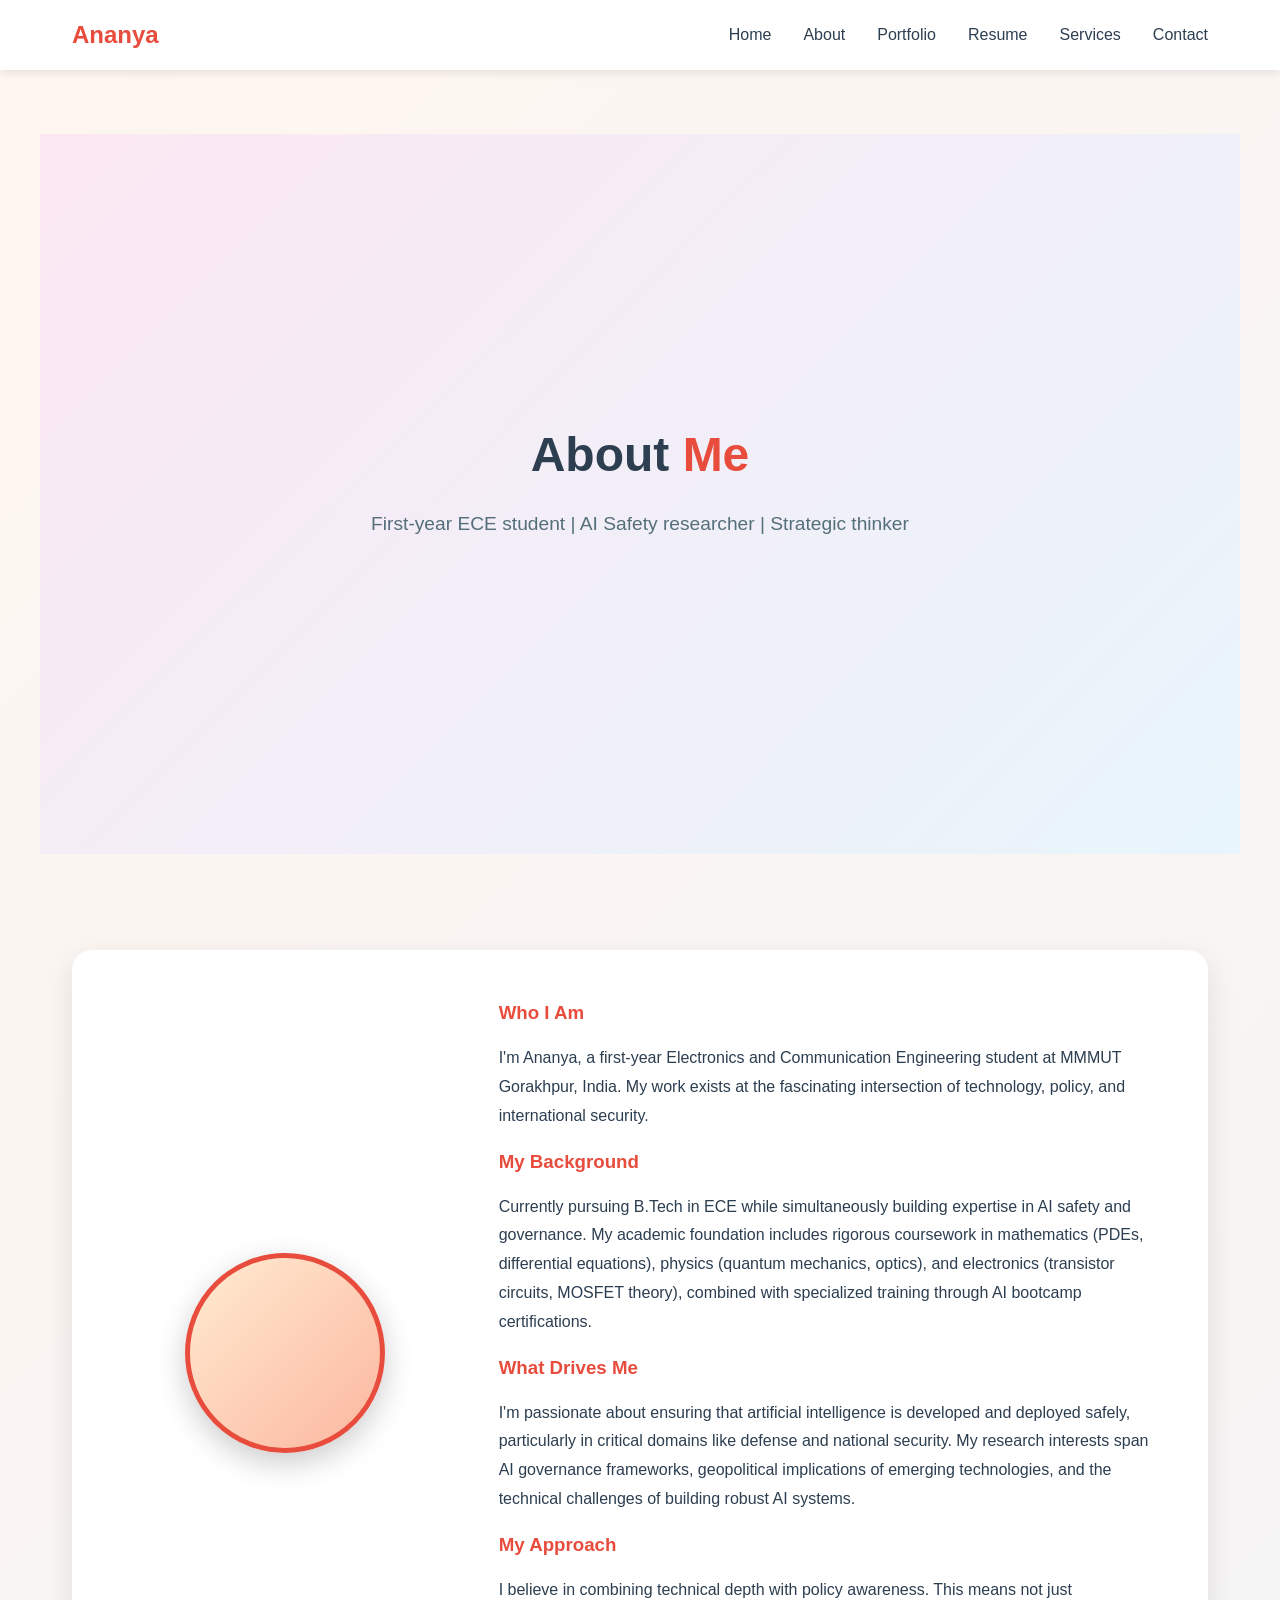
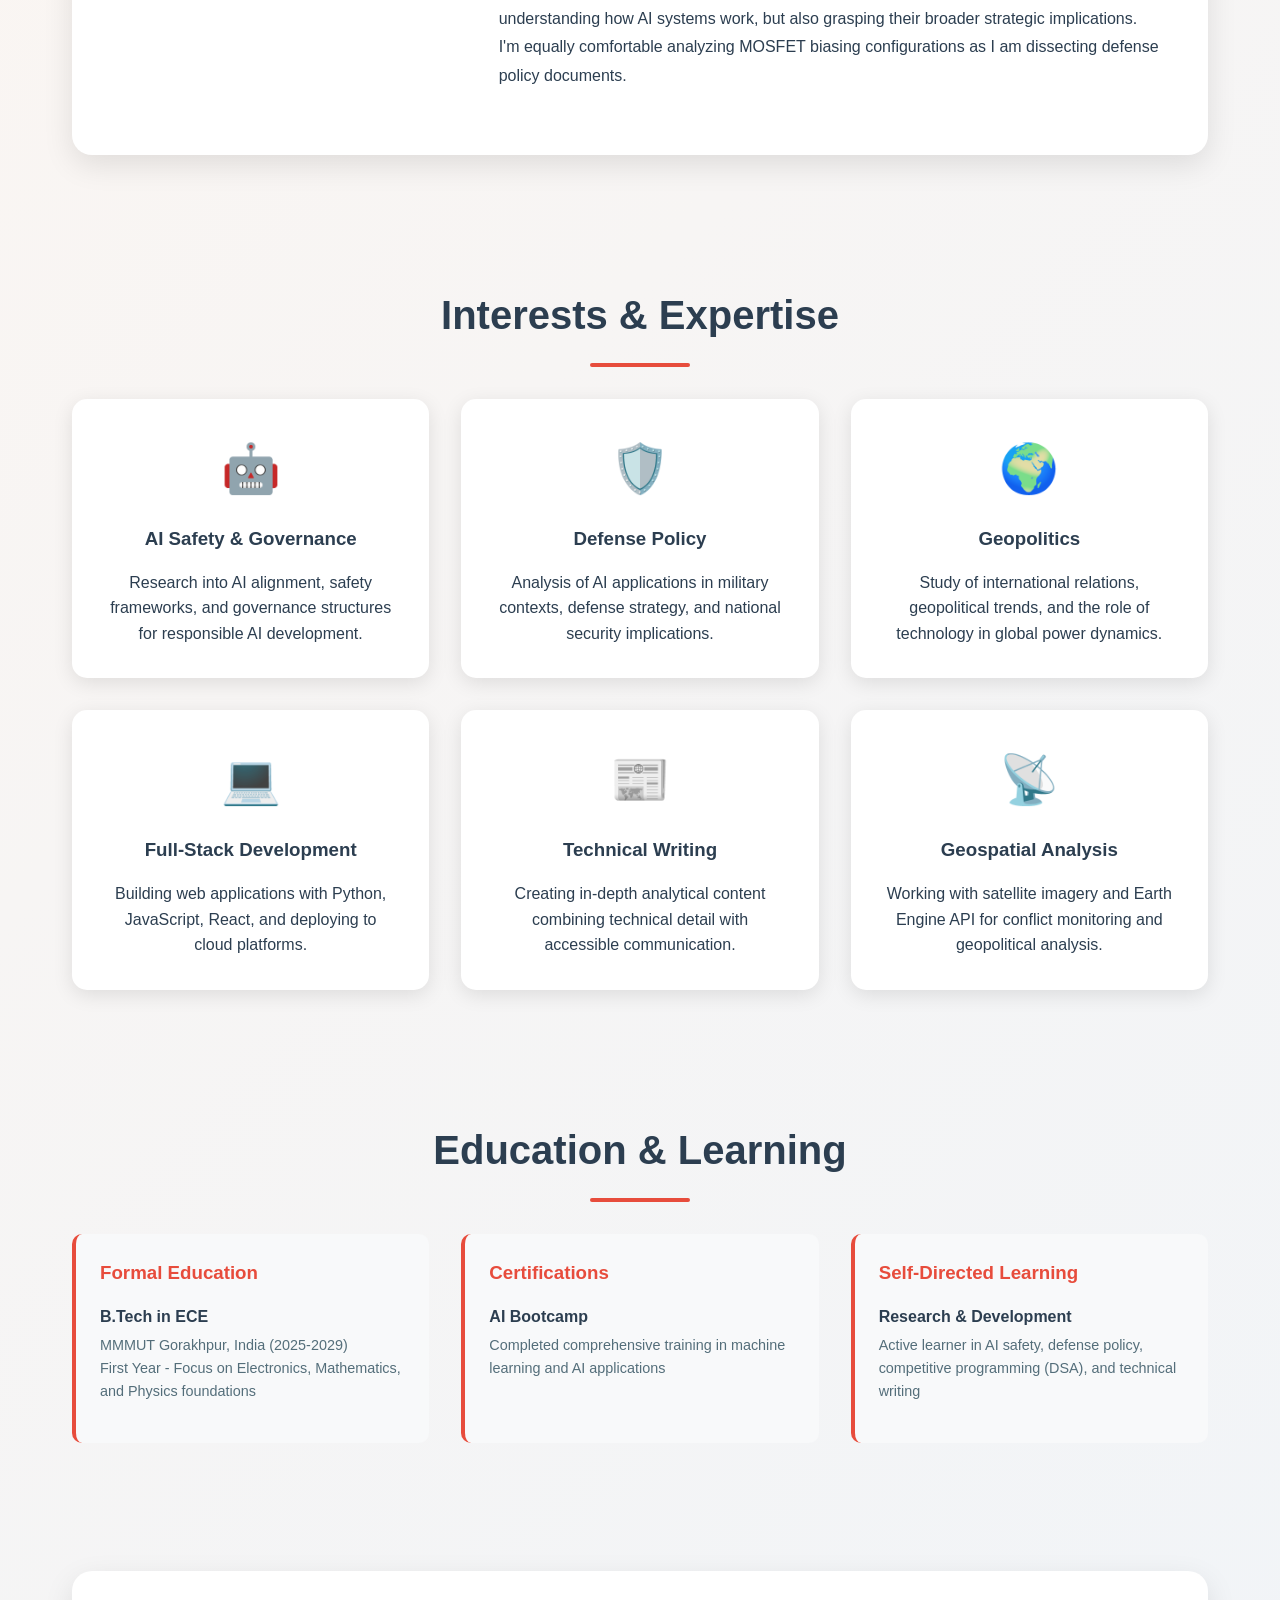
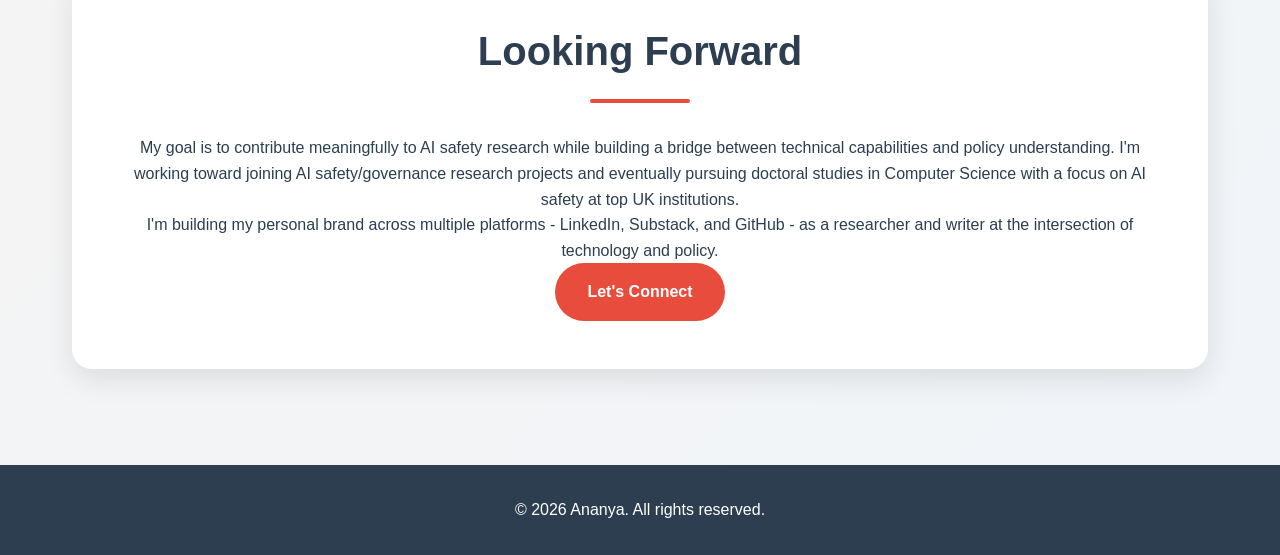
==== about.html @ c646aa21 "Create about.html with personal details and interests Added a new about page detailing personal back" ====
<!DOCTYPE html>
<html lang="en">
<head>
    <meta charset="UTF-8">
    <meta name="viewport" content="width=device-width, initial-scale=1.0">
    <title>About Me | Ananya</title>
    <link rel="stylesheet" href="styles.css">
</head>
<body>
    <!-- Navigation -->
    <nav>
        <div class="nav-container">
            <div class="logo">Ananya</div>
            <ul class="nav-links">
                <li><a href="index.html">Home</a></li>
                <li><a href="about.html">About</a></li>
                <li><a href="portfolio.html">Portfolio</a></li>
                <li><a href="resume.html">Resume</a></li>
                <li><a href="services.html">Services</a></li>
                <li><a href="contact.html">Contact</a></li>
            </ul>
        </div>
    </nav>

    <!-- About Hero -->
    <section class="hero">
        <div class="hero-content">
            <h1>About <span class="highlight">Me</span></h1>
            <p>First-year ECE student | AI Safety researcher | Strategic thinker</p>
        </div>
    </section>

    <!-- Detailed About -->
    <section>
        <div class="about-content">
            <div class="profile-pic" style="background: linear-gradient(135deg, #ffecd2 0%, #fcb69f 100%);"></div>
            <div class="about-text">
                <h3>Who I Am</h3>
                <p>I'm Ananya, a first-year Electronics and Communication Engineering student at MMMUT Gorakhpur, India. My work exists at the fascinating intersection of technology, policy, and international security.</p>
                
                <h3>My Background</h3>
                <p>Currently pursuing B.Tech in ECE while simultaneously building expertise in AI safety and governance. My academic foundation includes rigorous coursework in mathematics (PDEs, differential equations), physics (quantum mechanics, optics), and electronics (transistor circuits, MOSFET theory), combined with specialized training through AI bootcamp certifications.</p>
                
                <h3>What Drives Me</h3>
                <p>I'm passionate about ensuring that artificial intelligence is developed and deployed safely, particularly in critical domains like defense and national security. My research interests span AI governance frameworks, geopolitical implications of emerging technologies, and the technical challenges of building robust AI systems.</p>
                
                <h3>My Approach</h3>
                <p>I believe in combining technical depth with policy awareness. This means not just understanding how AI systems work, but also grasping their broader strategic implications. I'm equally comfortable analyzing MOSFET biasing configurations as I am dissecting defense policy documents.</p>
            </div>
        </div>
    </section>

    <!-- Interests & Skills -->
    <section>
        <h2>Interests & Expertise</h2>
        <div class="services-grid">
            <div class="service-card">
                <div class="service-icon">🤖</div>
                <h3>AI Safety & Governance</h3>
                <p>Research into AI alignment, safety frameworks, and governance structures for responsible AI development.</p>
            </div>
            <div class="service-card">
                <div class="service-icon">🛡️</div>
                <h3>Defense Policy</h3>
                <p>Analysis of AI applications in military contexts, defense strategy, and national security implications.</p>
            </div>
            <div class="service-card">
                <div class="service-icon">🌍</div>
                <h3>Geopolitics</h3>
                <p>Study of international relations, geopolitical trends, and the role of technology in global power dynamics.</p>
            </div>
            <div class="service-card">
                <div class="service-icon">💻</div>
                <h3>Full-Stack Development</h3>
                <p>Building web applications with Python, JavaScript, React, and deploying to cloud platforms.</p>
            </div>
            <div class="service-card">
                <div class="service-icon">📰</div>
                <h3>Technical Writing</h3>
                <p>Creating in-depth analytical content combining technical detail with accessible communication.</p>
            </div>
            <div class="service-card">
                <div class="service-icon">📡</div>
                <h3>Geospatial Analysis</h3>
                <p>Working with satellite imagery and Earth Engine API for conflict monitoring and geopolitical analysis.</p>
            </div>
        </div>
    </section>

    <!-- Education -->
    <section>
        <h2>Education & Learning</h2>
        <div class="resume-preview">
            <div class="resume-section">
                <h3>Formal Education</h3>
                <div class="resume-item">
                    <h4>B.Tech in ECE</h4>
                    <p>MMMUT Gorakhpur, India (2025-2029)</p>
                    <p>First Year - Focus on Electronics, Mathematics, and Physics foundations</p>
                </div>
            </div>
            <div class="resume-section">
                <h3>Certifications</h3>
                <div class="resume-item">
                    <h4>AI Bootcamp</h4>
                    <p>Completed comprehensive training in machine learning and AI applications</p>
                </div>
            </div>
            <div class="resume-section">
                <h3>Self-Directed Learning</h3>
                <div class="resume-item">
                    <h4>Research & Development</h4>
                    <p>Active learner in AI safety, defense policy, competitive programming (DSA), and technical writing</p>
                </div>
            </div>
        </div>
    </section>

    <!-- Goals -->
    <section>
        <div class="resume-download">
            <h2>Looking Forward</h2>
            <p>My goal is to contribute meaningfully to AI safety research while building a bridge between technical capabilities and policy understanding. I'm working toward joining AI safety/governance research projects and eventually pursuing doctoral studies in Computer Science with a focus on AI safety at top UK institutions.</p>
            <p>I'm building my personal brand across multiple platforms - LinkedIn, Substack, and GitHub - as a researcher and writer at the intersection of technology and policy.</p>
            <a href="contact.html" class="cta-button">Let's Connect</a>
        </div>
    </section>

    <!-- Footer -->
    <footer>
        <p>&copy; 2026 Ananya. All rights reserved.</p>
    </footer>
</body>
</html>
---- styles.css ----
/* Portfolio Website Styles - Pastel backgrounds with pop colors */

* {
    margin: 0;
    padding: 0;
    box-sizing: border-box;
}

body {
    font-family: 'Segoe UI', Tahoma, Geneva, Verdana, sans-serif;
    line-height: 1.6;
    color: #2c3e50;
    background: linear-gradient(135deg, #fef6f0 0%, #f0f4f8 100%);
}

/* Navigation */
nav {
    background: rgba(255, 255, 255, 0.95);
    box-shadow: 0 2px 10px rgba(0, 0, 0, 0.1);
    position: sticky;
    top: 0;
    z-index: 1000;
}

.nav-container {
    max-width: 1200px;
    margin: 0 auto;
    padding: 1rem 2rem;
    display: flex;
    justify-content: space-between;
    align-items: center;
}

.logo {
    font-size: 1.5rem;
    font-weight: bold;
    color: #e74c3c;
}

.nav-links {
    display: flex;
    list-style: none;
    gap: 2rem;
}

.nav-links a {
    text-decoration: none;
    color: #2c3e50;
    font-weight: 500;
    transition: color 0.3s;
}

.nav-links a:hover {
    color: #e74c3c;
}

/* Hero Section */
.hero {
    min-height: 80vh;
    display: flex;
    align-items: center;
    justify-content: center;
    text-align: center;
    padding: 2rem;
    background: linear-gradient(135deg, #fce8f3 0%, #e8f5fc 100%);
}

.hero-content h1 {
    font-size: 3rem;
    color: #2c3e50;
    margin-bottom: 1rem;
}

.hero-content .highlight {
    color: #e74c3c;
}

.hero-content p {
    font-size: 1.2rem;
    color: #546e7a;
    margin-bottom: 2rem;
}

.profile-pic {
    width: 200px;
    height: 200px;
    border-radius: 50%;
    margin: 2rem auto;
    border: 5px solid #e74c3c;
    object-fit: cover;
    box-shadow: 0 10px 30px rgba(0, 0, 0, 0.2);
}

.cta-button {
    display: inline-block;
    padding: 1rem 2rem;
    background: #e74c3c;
    color: white;
    text-decoration: none;
    border-radius: 50px;
    font-weight: bold;
    transition: transform 0.3s, box-shadow 0.3s;
}

.cta-button:hover {
    transform: translateY(-3px);
    box-shadow: 0 10px 20px rgba(231, 76, 60, 0.3);
}

/* Sections */
section {
    max-width: 1200px;
    margin: 4rem auto;
    padding: 2rem;
}

h2 {
    font-size: 2.5rem;
    color: #2c3e50;
    margin-bottom: 2rem;
    text-align: center;
}

h2::after {
    content: '';
    display: block;
    width: 100px;
    height: 4px;
    background: #e74c3c;
    margin: 1rem auto;
    border-radius: 2px;
}

/* About Section */
.about-content {
    display: grid;
    grid-template-columns: 1fr 2fr;
    gap: 3rem;
    align-items: center;
    background: white;
    padding: 3rem;
    border-radius: 20px;
    box-shadow: 0 10px 30px rgba(0, 0, 0, 0.1);
}

.about-text h3 {
    color: #e74c3c;
    margin-bottom: 1rem;
}

.about-text p {
    margin-bottom: 1rem;
    line-height: 1.8;
}

/* Portfolio Grid */
.portfolio-grid {
    display: grid;
    grid-template-columns: repeat(auto-fit, minmax(300px, 1fr));
    gap: 2rem;
}

.project-card {
    background: white;
    border-radius: 15px;
    overflow: hidden;
    box-shadow: 0 5px 20px rgba(0, 0, 0, 0.1);
    transition: transform 0.3s;
}

.project-card:hover {
    transform: translateY(-10px);
}

.project-image {
    width: 100%;
    height: 200px;
    object-fit: cover;
    background: linear-gradient(135deg, #ffecd2 0%, #fcb69f 100%);
}

.project-content {
    padding: 1.5rem;
}

.project-content h3 {
    color: #2c3e50;
    margin-bottom: 0.5rem;
}

.project-category {
    display: inline-block;
    padding: 0.3rem 1rem;
    background: #ffecd2;
    color: #e74c3c;
    border-radius: 20px;
    font-size: 0.9rem;
    margin-bottom: 1rem;
}

.project-link {
    display: inline-block;
    margin-top: 1rem;
    color: #e74c3c;
    text-decoration: none;
    font-weight: bold;
}

.project-link:hover {
    text-decoration: underline;
}

/* Resume Section */
.resume-download {
    text-align: center;
    padding: 3rem;
    background: white;
    border-radius: 20px;
    box-shadow: 0 10px 30px rgba(0, 0, 0, 0.1);
}

.download-button {
    display: inline-block;
    padding: 1rem 2rem;
    background: #3498db;
    color: white;
    text-decoration: none;
    border-radius: 50px;
    font-weight: bold;
    margin-top: 1rem;
    transition: background 0.3s;
}

.download-button:hover {
    background: #2980b9;
}

.resume-preview {
    display: grid;
    grid-template-columns: repeat(auto-fit, minmax(250px, 1fr));
    gap: 2rem;
    margin-top: 2rem;
}

.resume-section {
    background: #f8f9fa;
    padding: 1.5rem;
    border-radius: 10px;
    border-left: 4px solid #e74c3c;
}

.resume-section h3 {
    color: #e74c3c;
    margin-bottom: 1rem;
}

.resume-item {
    margin-bottom: 1rem;
}

.resume-item h4 {
    color: #2c3e50;
    margin-bottom: 0.3rem;
}

.resume-item p {
    color: #546e7a;
    font-size: 0.9rem;
}

/* Services Section */
.services-grid {
    display: grid;
    grid-template-columns: repeat(auto-fit, minmax(280px, 1fr));
    gap: 2rem;
}

.service-card {
    background: white;
    padding: 2rem;
    border-radius: 15px;
    text-align: center;
    box-shadow: 0 5px 20px rgba(0, 0, 0, 0.1);
    transition: transform 0.3s;
}

.service-card:hover {
    transform: translateY(-10px);
}

.service-icon {
    font-size: 3rem;
    margin-bottom: 1rem;
}

.service-card h3 {
    color: #2c3e50;
    margin-bottom: 1rem;
}

.testimonial {
    background: #fef6f0;
    padding: 1.5rem;
    border-radius: 10px;
    margin-top: 1rem;
    border-left: 4px solid #e74c3c;
}

.testimonial p {
    font-style: italic;
    margin-bottom: 0.5rem;
}

.testimonial-author {
    font-weight: bold;
    color: #e74c3c;
}

/* Contact Section */
.contact-container {
    display: grid;
    grid-template-columns: 1fr 1fr;
    gap: 3rem;
    background: white;
    padding: 3rem;
    border-radius: 20px;
    box-shadow: 0 10px 30px rgba(0, 0, 0, 0.1);
}

.contact-form {
    display: flex;
    flex-direction: column;
    gap: 1rem;
}

.form-group {
    display: flex;
    flex-direction: column;
}

.form-group label {
    margin-bottom: 0.5rem;
    color: #2c3e50;
    font-weight: 500;
}

.form-group input,
.form-group textarea {
    padding: 0.8rem;
    border: 2px solid #e0e0e0;
    border-radius: 8px;
    font-family: inherit;
    transition: border-color 0.3s;
}

.form-group input:focus,
.form-group textarea:focus {
    outline: none;
    border-color: #e74c3c;
}

.form-group textarea {
    resize: vertical;
    min-height: 150px;
}

.submit-button {
    padding: 1rem 2rem;
    background: #e74c3c;
    color: white;
    border: none;
    border-radius: 50px;
    font-weight: bold;
    cursor: pointer;
    transition: background 0.3s;
}

.submit-button:hover {
    background: #c0392b;
}

.contact-info h3 {
    color: #2c3e50;
    margin-bottom: 1.5rem;
}

.contact-item {
    display: flex;
    align-items: center;
    gap: 1rem;
    margin-bottom: 1.5rem;
}

.contact-icon {
    width: 50px;
    height: 50px;
    background: #fef6f0;
    border-radius: 50%;
    display: flex;
    align-items: center;
    justify-content: center;
    color: #e74c3c;
    font-size: 1.5rem;
}

.social-links {
    display: flex;
    gap: 1rem;
    margin-top: 2rem;
}

.social-link {
    width: 50px;
    height: 50px;
    background: #fef6f0;
    border-radius: 50%;
    display: flex;
    align-items: center;
    justify-content: center;
    color: #e74c3c;
    text-decoration: none;
    font-size: 1.5rem;
    transition: background 0.3s, transform 0.3s;
}

.social-link:hover {
    background: #e74c3c;
    color: white;
    transform: scale(1.1);
}

/* Footer */
footer {
    background: #2c3e50;
    color: white;
    text-align: center;
    padding: 2rem;
    margin-top: 4rem;
}

/* Responsive Design */
@media (max-width: 768px) {
    .nav-links {
        gap: 1rem;
    }
    
    .hero-content h1 {
        font-size: 2rem;
    }
    
    .about-content,
    .contact-container {
        grid-template-columns: 1fr;
    }
    
    .portfolio-grid,
    .services-grid {
        grid-template-columns: 1fr;
    }
}
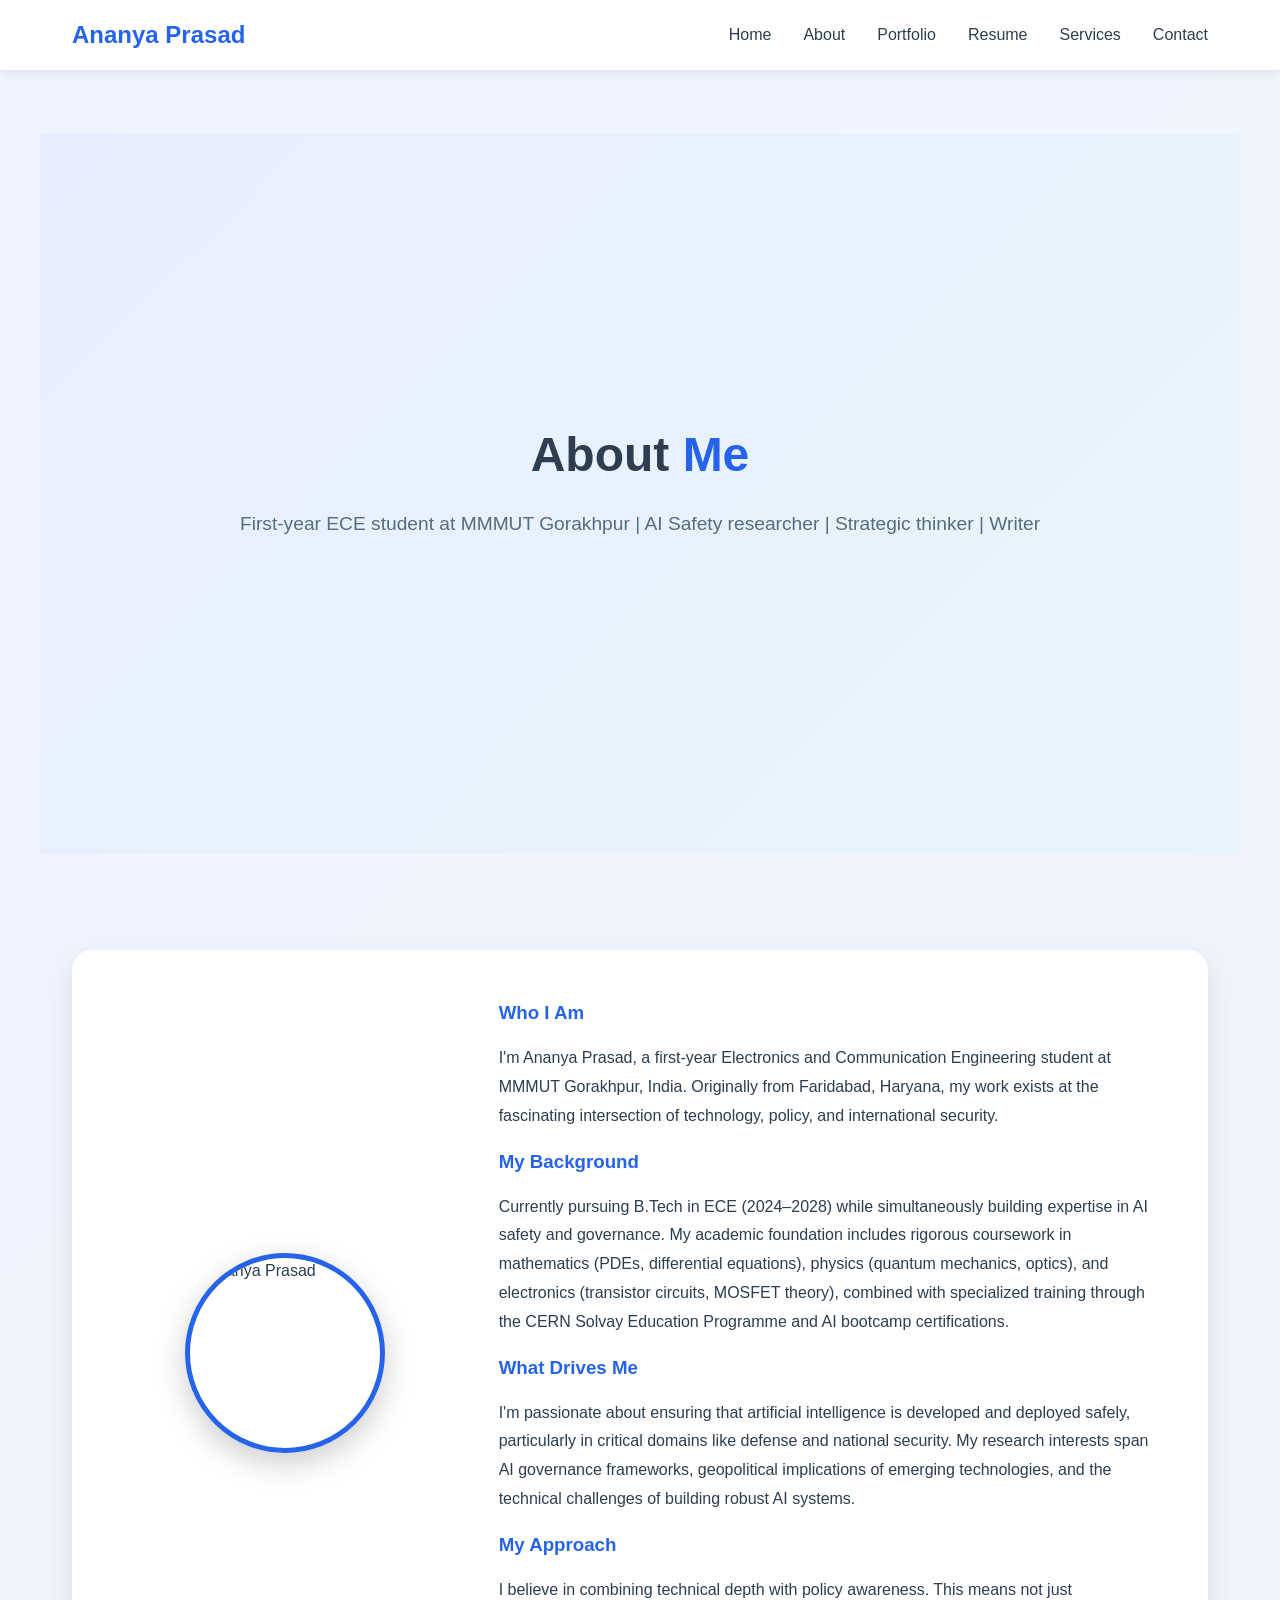
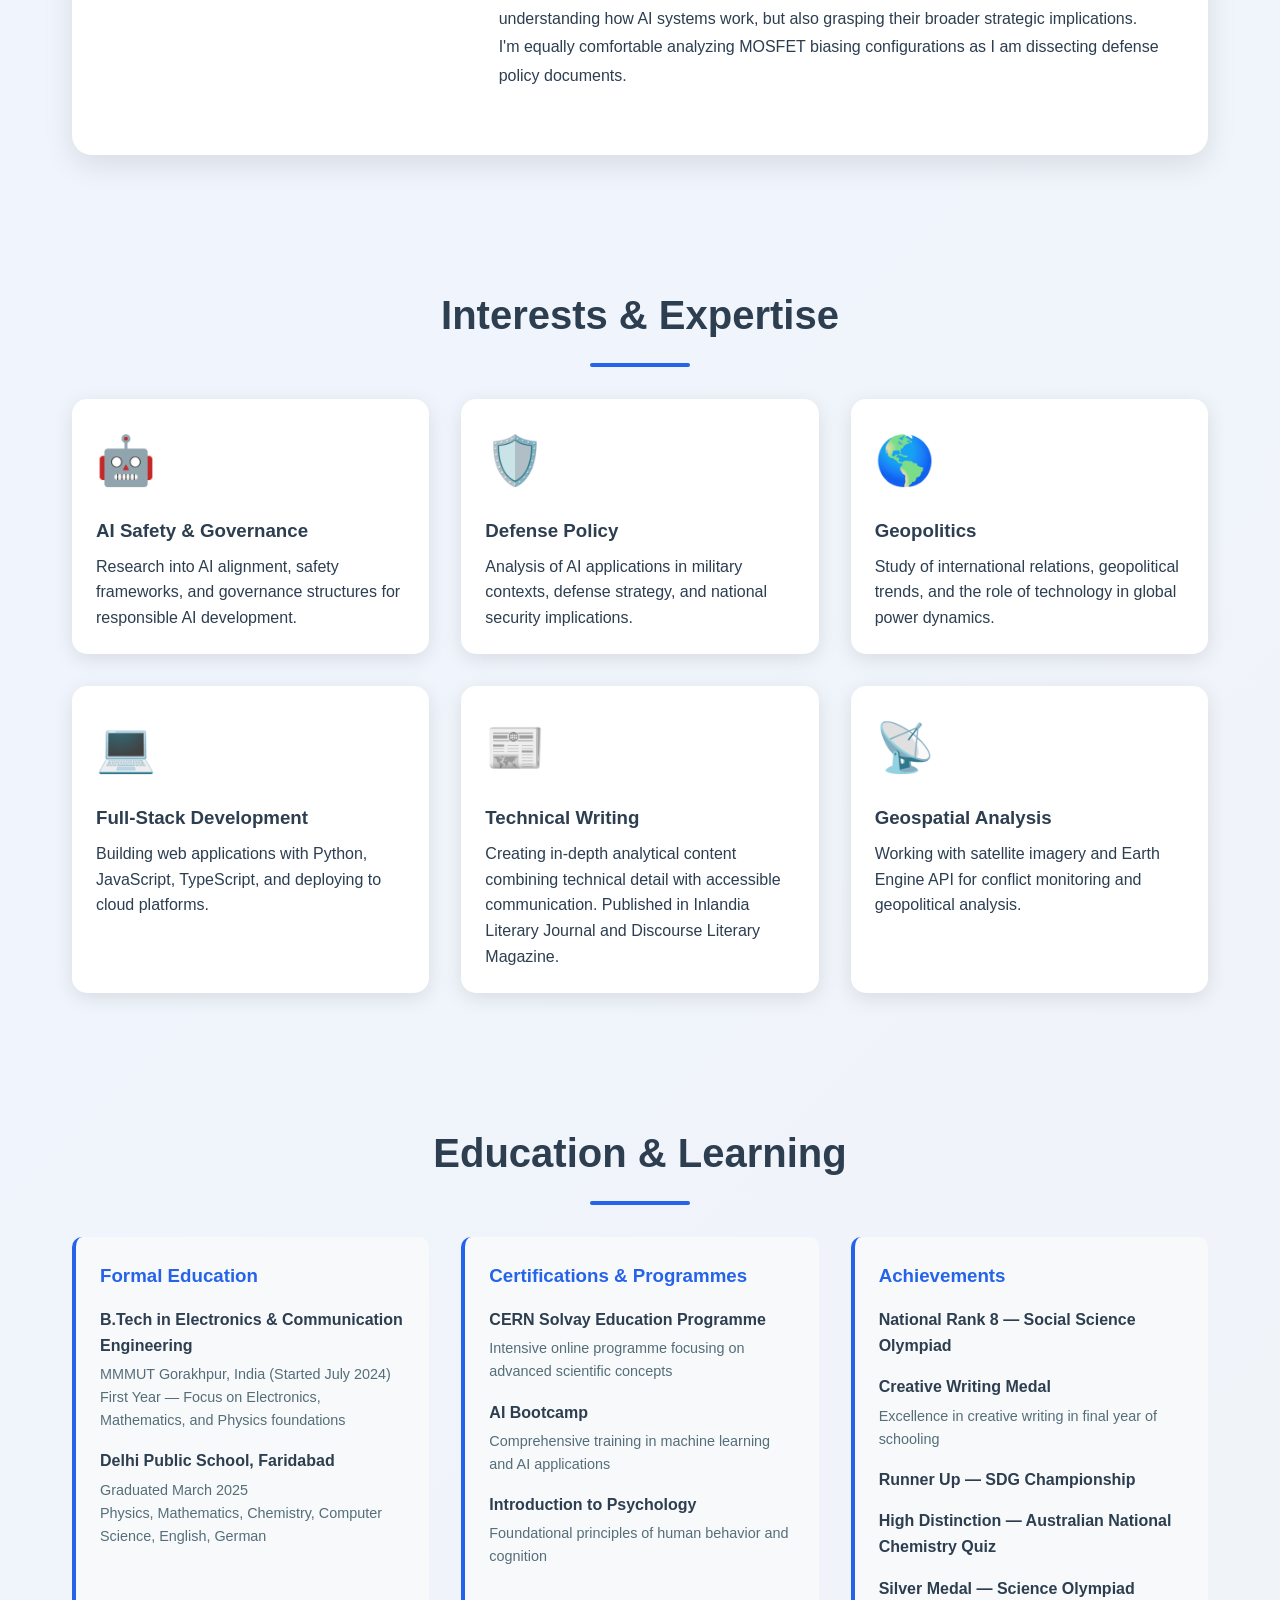
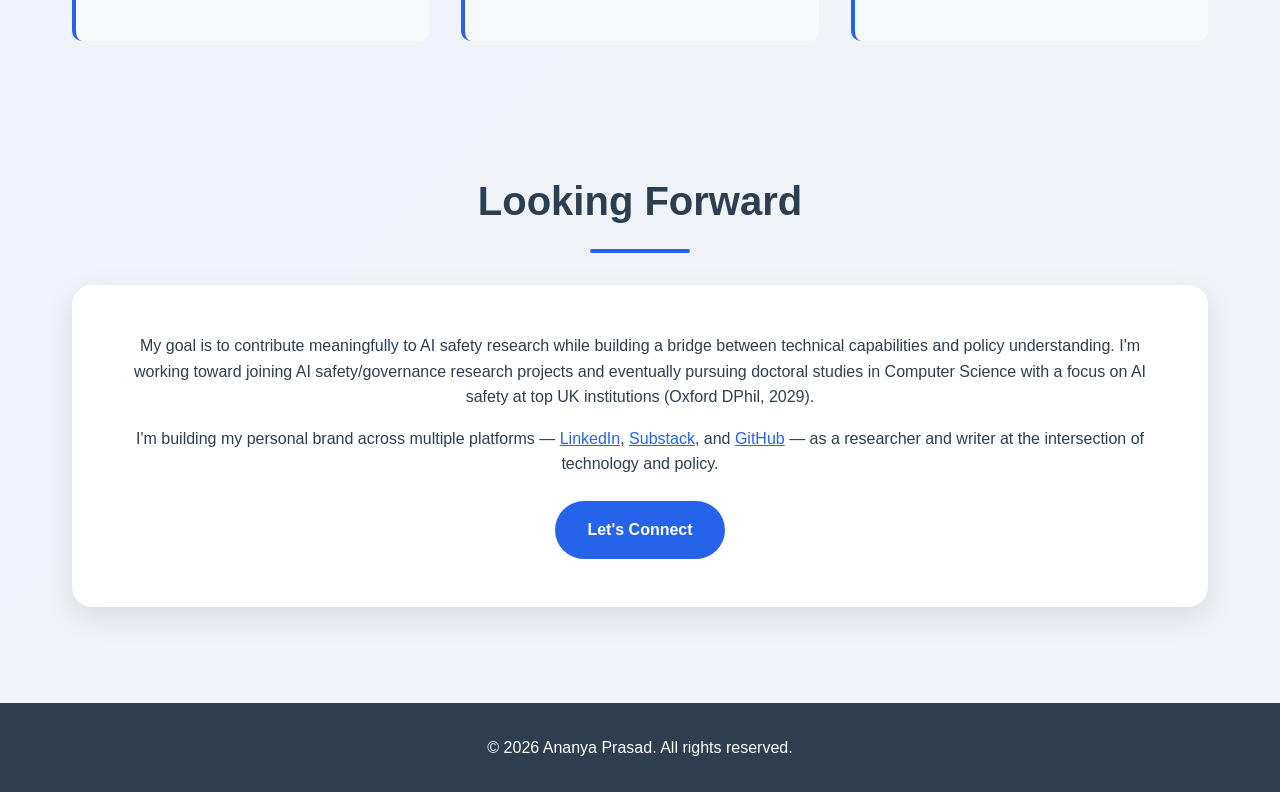
==== commit 40d5d643: "Update personal details in about.html" ====
--- a/about.html
+++ b/about.html
@@ -3,14 +3,14 @@
 <head>
     <meta charset="UTF-8">
     <meta name="viewport" content="width=device-width, initial-scale=1.0">
-    <title>About Me | Ananya</title>
+    <title>About Me | Ananya Prasad</title>
     <link rel="stylesheet" href="styles.css">
 </head>
 <body>
     <!-- Navigation -->
     <nav>
         <div class="nav-container">
-            <div class="logo">Ananya</div>
+            <div class="logo">Ananya Prasad</div>
             <ul class="nav-links">
                 <li><a href="index.html">Home</a></li>
                 <li><a href="about.html">About</a></li>
@@ -26,109 +26,147 @@
     <section class="hero">
         <div class="hero-content">
             <h1>About <span class="highlight">Me</span></h1>
-            <p>First-year ECE student | AI Safety researcher | Strategic thinker</p>
+            <p>First-year ECE student at MMMUT Gorakhpur | AI Safety researcher | Strategic thinker | Writer</p>
         </div>
     </section>
 
     <!-- Detailed About -->
     <section>
         <div class="about-content">
-            <div class="profile-pic" style="background: linear-gradient(135deg, #ffecd2 0%, #fcb69f 100%);"></div>
+            <div>
+                <img src="profile.jpg" alt="Ananya Prasad" class="profile-pic" style="width:200px;height:200px;border-radius:50%;border:5px solid #2563eb;object-fit:cover;display:block;margin:0 auto;">
+            </div>
             <div class="about-text">
                 <h3>Who I Am</h3>
-                <p>I'm Ananya, a first-year Electronics and Communication Engineering student at MMMUT Gorakhpur, India. My work exists at the fascinating intersection of technology, policy, and international security.</p>
-                
+                <p>I'm Ananya Prasad, a first-year Electronics and Communication Engineering student at MMMUT Gorakhpur, India. Originally from Faridabad, Haryana, my work exists at the fascinating intersection of technology, policy, and international security.</p>
+
                 <h3>My Background</h3>
-                <p>Currently pursuing B.Tech in ECE while simultaneously building expertise in AI safety and governance. My academic foundation includes rigorous coursework in mathematics (PDEs, differential equations), physics (quantum mechanics, optics), and electronics (transistor circuits, MOSFET theory), combined with specialized training through AI bootcamp certifications.</p>
-                
+                <p>Currently pursuing B.Tech in ECE (2024&ndash;2028) while simultaneously building expertise in AI safety and governance. My academic foundation includes rigorous coursework in mathematics (PDEs, differential equations), physics (quantum mechanics, optics), and electronics (transistor circuits, MOSFET theory), combined with specialized training through the CERN Solvay Education Programme and AI bootcamp certifications.</p>
+
                 <h3>What Drives Me</h3>
                 <p>I'm passionate about ensuring that artificial intelligence is developed and deployed safely, particularly in critical domains like defense and national security. My research interests span AI governance frameworks, geopolitical implications of emerging technologies, and the technical challenges of building robust AI systems.</p>
-                
+
                 <h3>My Approach</h3>
                 <p>I believe in combining technical depth with policy awareness. This means not just understanding how AI systems work, but also grasping their broader strategic implications. I'm equally comfortable analyzing MOSFET biasing configurations as I am dissecting defense policy documents.</p>
             </div>
         </div>
     </section>
 
-    <!-- Interests & Skills -->
+    <!-- Interests & Expertise -->
     <section>
-        <h2>Interests & Expertise</h2>
-        <div class="services-grid">
-            <div class="service-card">
-                <div class="service-icon">🤖</div>
-                <h3>AI Safety & Governance</h3>
-                <p>Research into AI alignment, safety frameworks, and governance structures for responsible AI development.</p>
+        <h2>Interests &amp; Expertise</h2>
+        <div class="portfolio-grid">
+            <div class="project-card">
+                <div class="project-content">
+                    <div class="service-icon">&#129302;</div>
+                    <h3>AI Safety &amp; Governance</h3>
+                    <p>Research into AI alignment, safety frameworks, and governance structures for responsible AI development.</p>
+                </div>
             </div>
-            <div class="service-card">
-                <div class="service-icon">🛡️</div>
-                <h3>Defense Policy</h3>
-                <p>Analysis of AI applications in military contexts, defense strategy, and national security implications.</p>
+            <div class="project-card">
+                <div class="project-content">
+                    <div class="service-icon">&#128737;&#65039;</div>
+                    <h3>Defense Policy</h3>
+                    <p>Analysis of AI applications in military contexts, defense strategy, and national security implications.</p>
+                </div>
             </div>
-            <div class="service-card">
-                <div class="service-icon">🌍</div>
-                <h3>Geopolitics</h3>
-                <p>Study of international relations, geopolitical trends, and the role of technology in global power dynamics.</p>
+            <div class="project-card">
+                <div class="project-content">
+                    <div class="service-icon">&#127758;</div>
+                    <h3>Geopolitics</h3>
+                    <p>Study of international relations, geopolitical trends, and the role of technology in global power dynamics.</p>
+                </div>
             </div>
-            <div class="service-card">
-                <div class="service-icon">💻</div>
-                <h3>Full-Stack Development</h3>
-                <p>Building web applications with Python, JavaScript, React, and deploying to cloud platforms.</p>
+            <div class="project-card">
+                <div class="project-content">
+                    <div class="service-icon">&#128187;</div>
+                    <h3>Full-Stack Development</h3>
+                    <p>Building web applications with Python, JavaScript, TypeScript, and deploying to cloud platforms.</p>
+                </div>
             </div>
-            <div class="service-card">
-                <div class="service-icon">📰</div>
-                <h3>Technical Writing</h3>
-                <p>Creating in-depth analytical content combining technical detail with accessible communication.</p>
+            <div class="project-card">
+                <div class="project-content">
+                    <div class="service-icon">&#128240;</div>
+                    <h3>Technical Writing</h3>
+                    <p>Creating in-depth analytical content combining technical detail with accessible communication. Published in Inlandia Literary Journal and Discourse Literary Magazine.</p>
+                </div>
             </div>
-            <div class="service-card">
-                <div class="service-icon">📡</div>
-                <h3>Geospatial Analysis</h3>
-                <p>Working with satellite imagery and Earth Engine API for conflict monitoring and geopolitical analysis.</p>
+            <div class="project-card">
+                <div class="project-content">
+                    <div class="service-icon">&#128225;</div>
+                    <h3>Geospatial Analysis</h3>
+                    <p>Working with satellite imagery and Earth Engine API for conflict monitoring and geopolitical analysis.</p>
+                </div>
             </div>
         </div>
     </section>
 
     <!-- Education -->
     <section>
-        <h2>Education & Learning</h2>
+        <h2>Education &amp; Learning</h2>
         <div class="resume-preview">
             <div class="resume-section">
                 <h3>Formal Education</h3>
                 <div class="resume-item">
-                    <h4>B.Tech in ECE</h4>
-                    <p>MMMUT Gorakhpur, India (2025-2029)</p>
-                    <p>First Year - Focus on Electronics, Mathematics, and Physics foundations</p>
+                    <h4>B.Tech in Electronics &amp; Communication Engineering</h4>
+                    <p>MMMUT Gorakhpur, India (Started July 2024)</p>
+                    <p>First Year &mdash; Focus on Electronics, Mathematics, and Physics foundations</p>
+                </div>
+                <div class="resume-item">
+                    <h4>Delhi Public School, Faridabad</h4>
+                    <p>Graduated March 2025</p>
+                    <p>Physics, Mathematics, Chemistry, Computer Science, English, German</p>
                 </div>
             </div>
             <div class="resume-section">
-                <h3>Certifications</h3>
+                <h3>Certifications &amp; Programmes</h3>
+                <div class="resume-item">
+                    <h4>CERN Solvay Education Programme</h4>
+                    <p>Intensive online programme focusing on advanced scientific concepts</p>
+                </div>
                 <div class="resume-item">
                     <h4>AI Bootcamp</h4>
-                    <p>Completed comprehensive training in machine learning and AI applications</p>
+                    <p>Comprehensive training in machine learning and AI applications</p>
+                </div>
+                <div class="resume-item">
+                    <h4>Introduction to Psychology</h4>
+                    <p>Foundational principles of human behavior and cognition</p>
                 </div>
             </div>
             <div class="resume-section">
-                <h3>Self-Directed Learning</h3>
+                <h3>Achievements</h3>
                 <div class="resume-item">
-                    <h4>Research & Development</h4>
-                    <p>Active learner in AI safety, defense policy, competitive programming (DSA), and technical writing</p>
+                    <h4>National Rank 8 &mdash; Social Science Olympiad</h4>
+                </div>
+                <div class="resume-item">
+                    <h4>Creative Writing Medal</h4>
+                    <p>Excellence in creative writing in final year of schooling</p>
+                </div>
+                <div class="resume-item">
+                    <h4>Runner Up &mdash; SDG Championship</h4>
+                </div>
+                <div class="resume-item">
+                    <h4>High Distinction &mdash; Australian National Chemistry Quiz</h4>
+                </div>
+                <div class="resume-item">
+                    <h4>Silver Medal &mdash; Science Olympiad</h4>
                 </div>
             </div>
         </div>
     </section>
 
-    <!-- Goals -->
+    <!-- Looking Forward -->
     <section>
+        <h2>Looking Forward</h2>
         <div class="resume-download">
-            <h2>Looking Forward</h2>
-            <p>My goal is to contribute meaningfully to AI safety research while building a bridge between technical capabilities and policy understanding. I'm working toward joining AI safety/governance research projects and eventually pursuing doctoral studies in Computer Science with a focus on AI safety at top UK institutions.</p>
-            <p>I'm building my personal brand across multiple platforms - LinkedIn, Substack, and GitHub - as a researcher and writer at the intersection of technology and policy.</p>
-            <a href="contact.html" class="cta-button">Let's Connect</a>
+            <p>My goal is to contribute meaningfully to AI safety research while building a bridge between technical capabilities and policy understanding. I'm working toward joining AI safety/governance research projects and eventually pursuing doctoral studies in Computer Science with a focus on AI safety at top UK institutions (Oxford DPhil, 2029).</p>
+            <p style="margin-top:1rem;">I'm building my personal brand across multiple platforms &mdash; <a href="https://www.linkedin.com/in/ananyaprasad1989/" target="_blank" style="color:#2563eb;">LinkedIn</a>, <a href="https://themachinesofwar.substack.com/" target="_blank" style="color:#2563eb;">Substack</a>, and <a href="https://github.com/ananya-perchance" target="_blank" style="color:#2563eb;">GitHub</a> &mdash; as a researcher and writer at the intersection of technology and policy.</p>
+            <a href="contact.html" class="cta-button" style="margin-top:1.5rem;display:inline-block;">Let's Connect</a>
         </div>
     </section>
 
-    <!-- Footer -->
     <footer>
-        <p>&copy; 2026 Ananya. All rights reserved.</p>
+        <p>&copy; 2026 Ananya Prasad. All rights reserved.</p>
     </footer>
 </body>
 </html>
--- a/styles.css
+++ b/styles.css
@@ -1,4 +1,4 @@
-/* Portfolio Website Styles - Pastel backgrounds with pop colors */
+/* Portfolio Website Styles - Blue theme */
 
 * {
     margin: 0;
@@ -10,7 +10,7 @@
     font-family: 'Segoe UI', Tahoma, Geneva, Verdana, sans-serif;
     line-height: 1.6;
     color: #2c3e50;
-    background: linear-gradient(135deg, #fef6f0 0%, #f0f4f8 100%);
+    background: linear-gradient(135deg, #f0f4ff 0%, #f0f4f8 100%);
 }
 
 /* Navigation */
@@ -34,7 +34,7 @@
 .logo {
     font-size: 1.5rem;
     font-weight: bold;
-    color: #e74c3c;
+    color: #2563eb;
 }
 
 .nav-links {
@@ -51,7 +51,7 @@
 }
 
 .nav-links a:hover {
-    color: #e74c3c;
+    color: #2563eb;
 }
 
 /* Hero Section */
@@ -62,7 +62,7 @@
     justify-content: center;
     text-align: center;
     padding: 2rem;
-    background: linear-gradient(135deg, #fce8f3 0%, #e8f5fc 100%);
+    background: linear-gradient(135deg, #e8eeff 0%, #e8f5fc 100%);
 }
 
 .hero-content h1 {
@@ -72,7 +72,7 @@
 }
 
 .hero-content .highlight {
-    color: #e74c3c;
+    color: #2563eb;
 }
 
 .hero-content p {
@@ -86,7 +86,7 @@
     height: 200px;
     border-radius: 50%;
     margin: 2rem auto;
-    border: 5px solid #e74c3c;
+    border: 5px solid #2563eb;
     object-fit: cover;
     box-shadow: 0 10px 30px rgba(0, 0, 0, 0.2);
 }
@@ -94,7 +94,7 @@
 .cta-button {
     display: inline-block;
     padding: 1rem 2rem;
-    background: #e74c3c;
+    background: #2563eb;
     color: white;
     text-decoration: none;
     border-radius: 50px;
@@ -104,7 +104,7 @@
 
 .cta-button:hover {
     transform: translateY(-3px);
-    box-shadow: 0 10px 20px rgba(231, 76, 60, 0.3);
+    box-shadow: 0 10px 20px rgba(37, 99, 235, 0.3);
 }
 
 /* Sections */
@@ -126,7 +126,7 @@
     display: block;
     width: 100px;
     height: 4px;
-    background: #e74c3c;
+    background: #2563eb;
     margin: 1rem auto;
     border-radius: 2px;
 }
@@ -144,7 +144,7 @@
 }
 
 .about-text h3 {
-    color: #e74c3c;
+    color: #2563eb;
     margin-bottom: 1rem;
 }
 
@@ -176,7 +176,7 @@
     width: 100%;
     height: 200px;
     object-fit: cover;
-    background: linear-gradient(135deg, #ffecd2 0%, #fcb69f 100%);
+    background: linear-gradient(135deg, #dbeafe 0%, #bfdbfe 100%);
 }
 
 .project-content {
@@ -191,8 +191,8 @@
 .project-category {
     display: inline-block;
     padding: 0.3rem 1rem;
-    background: #ffecd2;
-    color: #e74c3c;
+    background: #dbeafe;
+    color: #2563eb;
     border-radius: 20px;
     font-size: 0.9rem;
     margin-bottom: 1rem;
@@ -201,7 +201,7 @@
 .project-link {
     display: inline-block;
     margin-top: 1rem;
-    color: #e74c3c;
+    color: #2563eb;
     text-decoration: none;
     font-weight: bold;
 }
@@ -222,7 +222,7 @@
 .download-button {
     display: inline-block;
     padding: 1rem 2rem;
-    background: #3498db;
+    background: #2563eb;
     color: white;
     text-decoration: none;
     border-radius: 50px;
@@ -232,7 +232,7 @@
 }
 
 .download-button:hover {
-    background: #2980b9;
+    background: #1d4ed8;
 }
 
 .resume-preview {
@@ -246,11 +246,11 @@
     background: #f8f9fa;
     padding: 1.5rem;
     border-radius: 10px;
-    border-left: 4px solid #e74c3c;
+    border-left: 4px solid #2563eb;
 }
 
 .resume-section h3 {
-    color: #e74c3c;
+    color: #2563eb;
     margin-bottom: 1rem;
 }
 
@@ -299,11 +299,11 @@
 }
 
 .testimonial {
-    background: #fef6f0;
+    background: #eff6ff;
     padding: 1.5rem;
     border-radius: 10px;
     margin-top: 1rem;
-    border-left: 4px solid #e74c3c;
+    border-left: 4px solid #2563eb;
 }
 
 .testimonial p {
@@ -313,7 +313,7 @@
 
 .testimonial-author {
     font-weight: bold;
-    color: #e74c3c;
+    color: #2563eb;
 }
 
 /* Contact Section */
@@ -356,7 +356,7 @@
 .form-group input:focus,
 .form-group textarea:focus {
     outline: none;
-    border-color: #e74c3c;
+    border-color: #2563eb;
 }
 
 .form-group textarea {
@@ -366,7 +366,7 @@
 
 .submit-button {
     padding: 1rem 2rem;
-    background: #e74c3c;
+    background: #2563eb;
     color: white;
     border: none;
     border-radius: 50px;
@@ -376,7 +376,7 @@
 }
 
 .submit-button:hover {
-    background: #c0392b;
+    background: #1d4ed8;
 }
 
 .contact-info h3 {
@@ -394,12 +394,12 @@
 .contact-icon {
     width: 50px;
     height: 50px;
-    background: #fef6f0;
+    background: #eff6ff;
     border-radius: 50%;
     display: flex;
     align-items: center;
     justify-content: center;
-    color: #e74c3c;
+    color: #2563eb;
     font-size: 1.5rem;
 }
 
@@ -412,19 +412,19 @@
 .social-link {
     width: 50px;
     height: 50px;
-    background: #fef6f0;
+    background: #eff6ff;
     border-radius: 50%;
     display: flex;
     align-items: center;
     justify-content: center;
-    color: #e74c3c;
+    color: #2563eb;
     text-decoration: none;
     font-size: 1.5rem;
     transition: background 0.3s, transform 0.3s;
 }
 
 .social-link:hover {
-    background: #e74c3c;
+    background: #2563eb;
     color: white;
     transform: scale(1.1);
 }
@@ -443,16 +443,13 @@
     .nav-links {
         gap: 1rem;
     }
-    
     .hero-content h1 {
         font-size: 2rem;
     }
-    
     .about-content,
     .contact-container {
         grid-template-columns: 1fr;
     }
-    
     .portfolio-grid,
     .services-grid {
         grid-template-columns: 1fr;
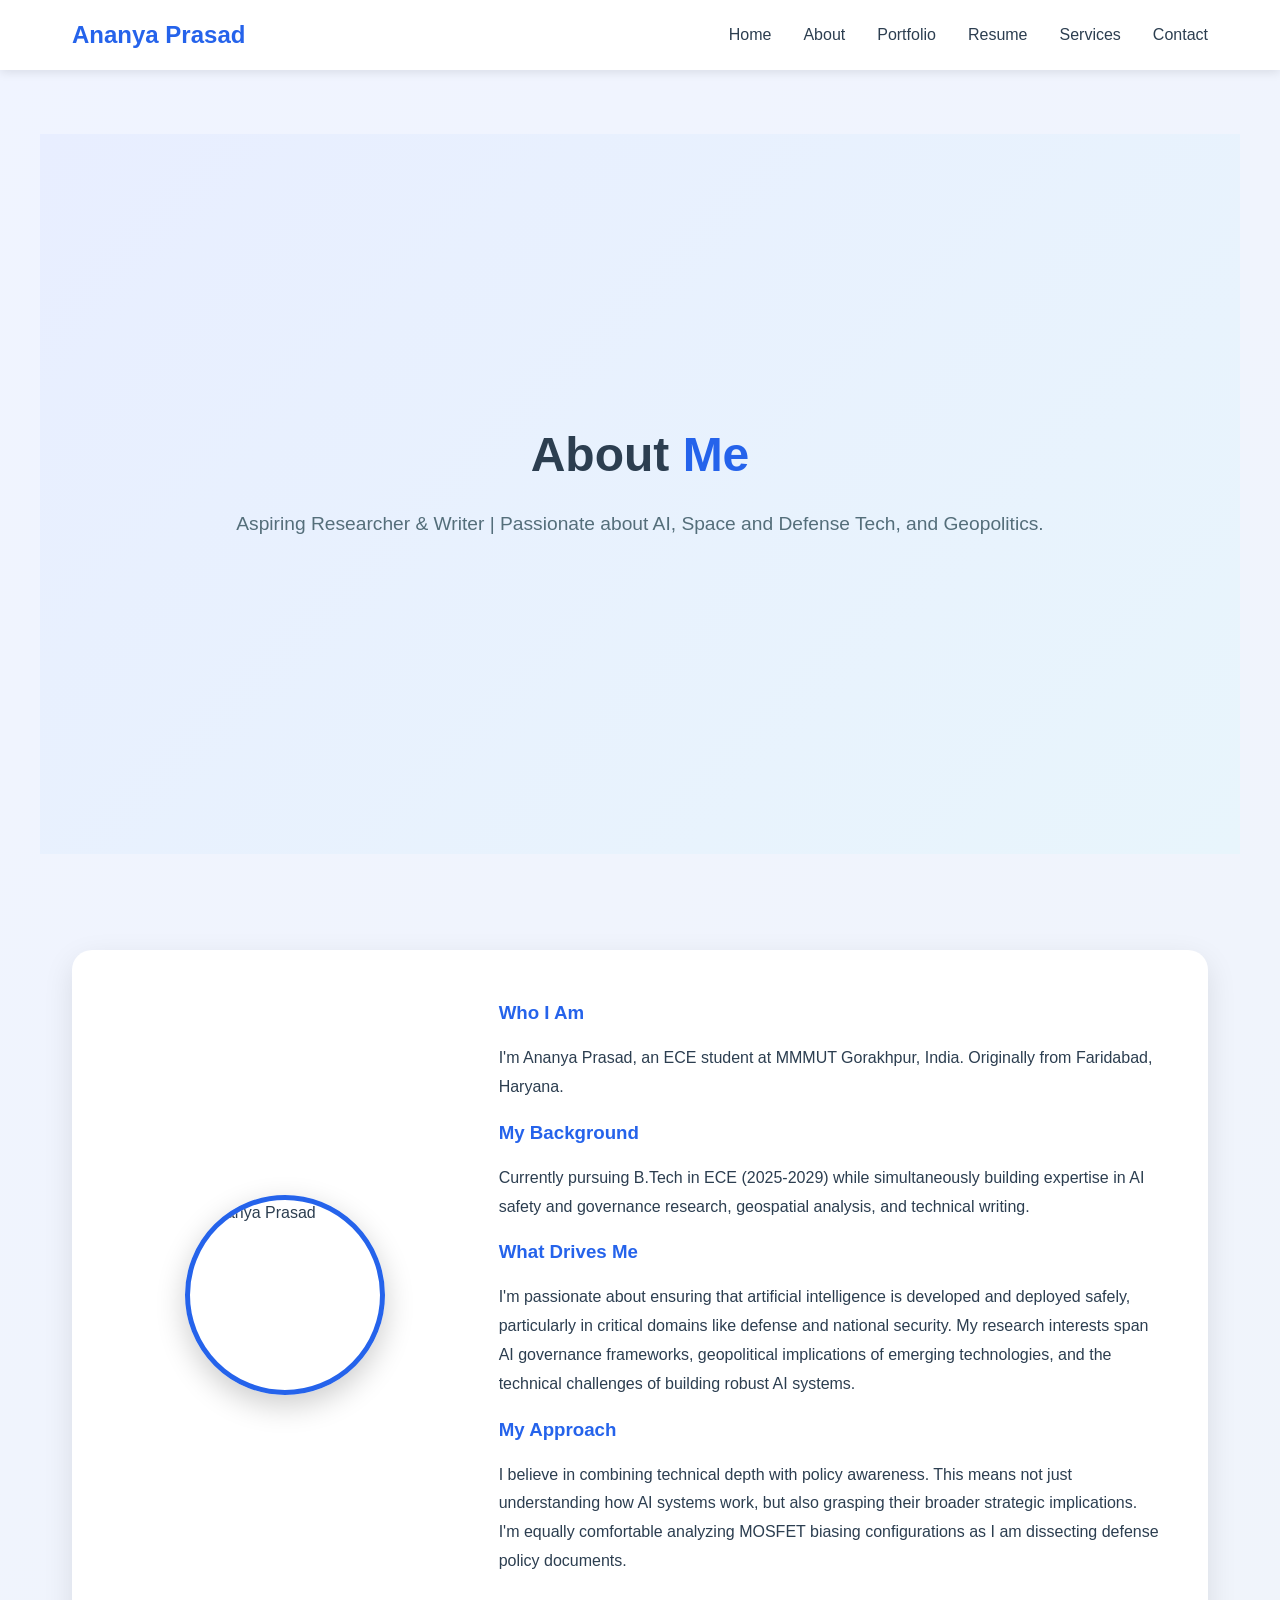
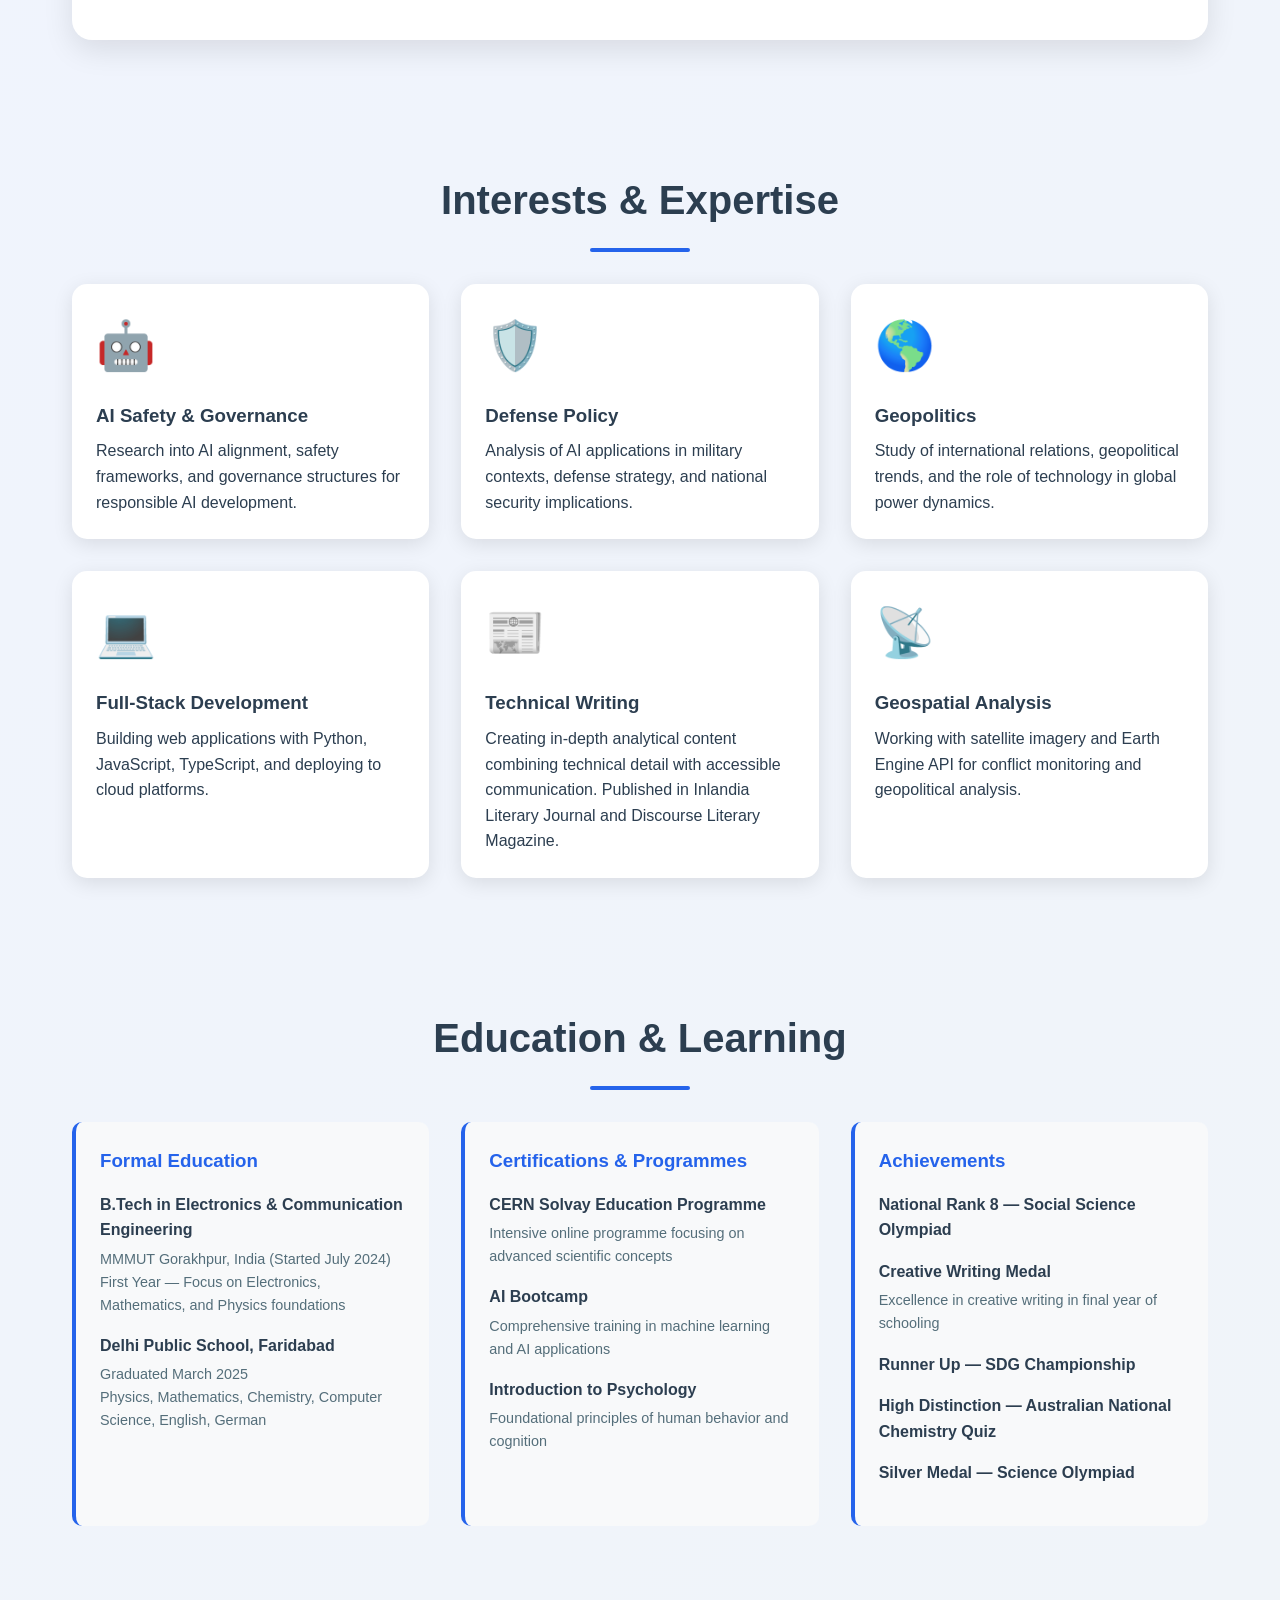
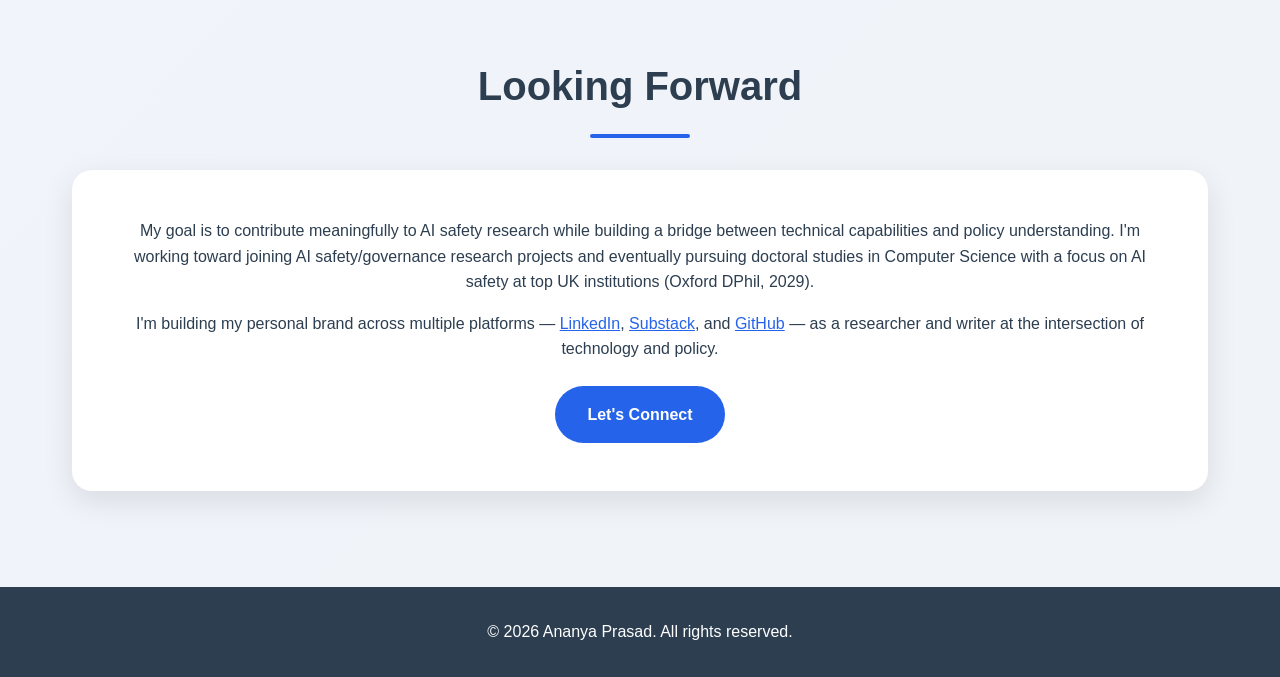
==== commit 6c8f12cf: "Revise about section with new personal details Updated personal description and background details." ====
--- a/about.html
+++ b/about.html
@@ -26,8 +26,7 @@
     <section class="hero">
         <div class="hero-content">
             <h1>About <span class="highlight">Me</span></h1>
-            <p>First-year ECE student at MMMUT Gorakhpur | AI Safety researcher | Strategic thinker | Writer</p>
-        </div>
+            <p>Aspiring Researcher & Writer | Passionate about AI, Space and Defense Tech, and Geopolitics.</p>        </div>
     </section>
 
     <!-- Detailed About -->
@@ -38,11 +37,9 @@
             </div>
             <div class="about-text">
                 <h3>Who I Am</h3>
-                <p>I'm Ananya Prasad, a first-year Electronics and Communication Engineering student at MMMUT Gorakhpur, India. Originally from Faridabad, Haryana, my work exists at the fascinating intersection of technology, policy, and international security.</p>
-
+            <p>I'm Ananya Prasad, an ECE student at MMMUT Gorakhpur, India. Originally from Faridabad, Haryana.</p>
                 <h3>My Background</h3>
-                <p>Currently pursuing B.Tech in ECE (2024&ndash;2028) while simultaneously building expertise in AI safety and governance. My academic foundation includes rigorous coursework in mathematics (PDEs, differential equations), physics (quantum mechanics, optics), and electronics (transistor circuits, MOSFET theory), combined with specialized training through the CERN Solvay Education Programme and AI bootcamp certifications.</p>
-
+            <p>Currently pursuing B.Tech in ECE (2025-2029) while simultaneously building expertise in AI safety and governance research, geospatial analysis, and technical writing.</p>
                 <h3>What Drives Me</h3>
                 <p>I'm passionate about ensuring that artificial intelligence is developed and deployed safely, particularly in critical domains like defense and national security. My research interests span AI governance frameworks, geopolitical implications of emerging technologies, and the technical challenges of building robust AI systems.</p>
 
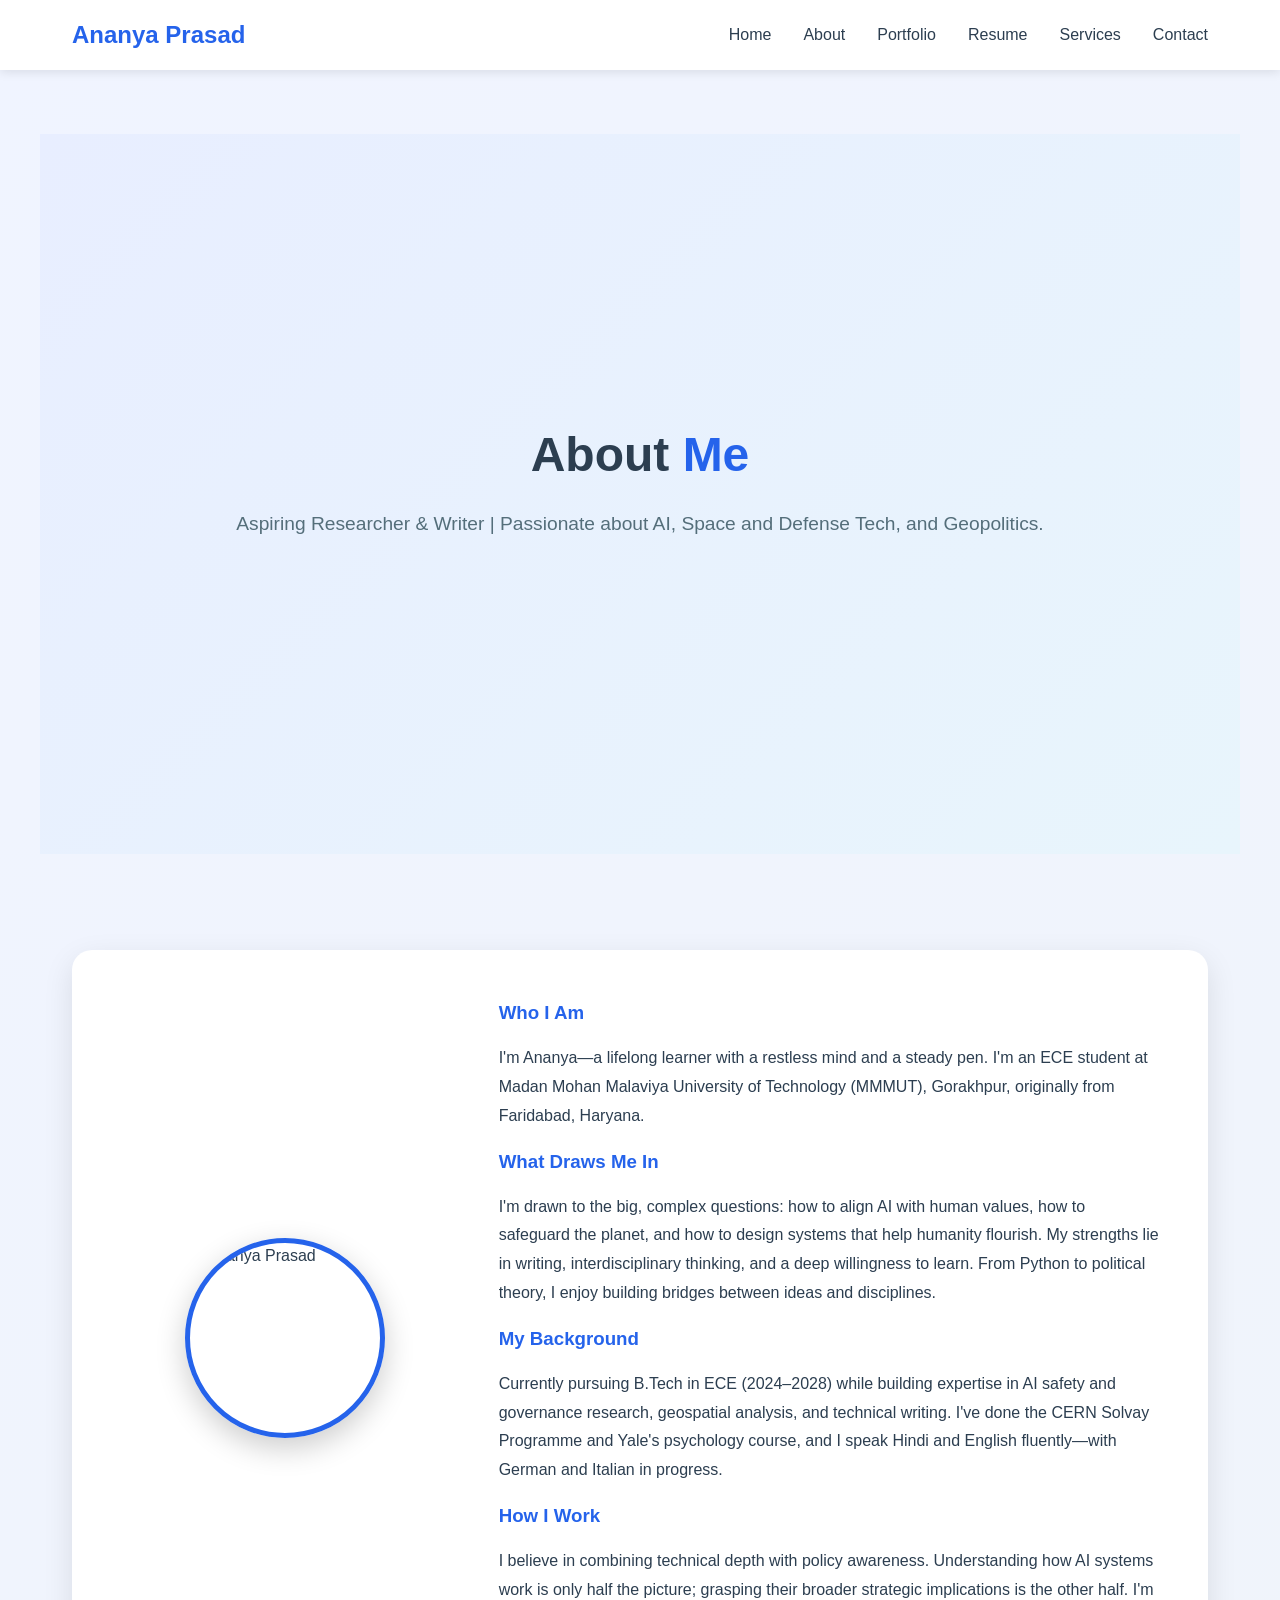
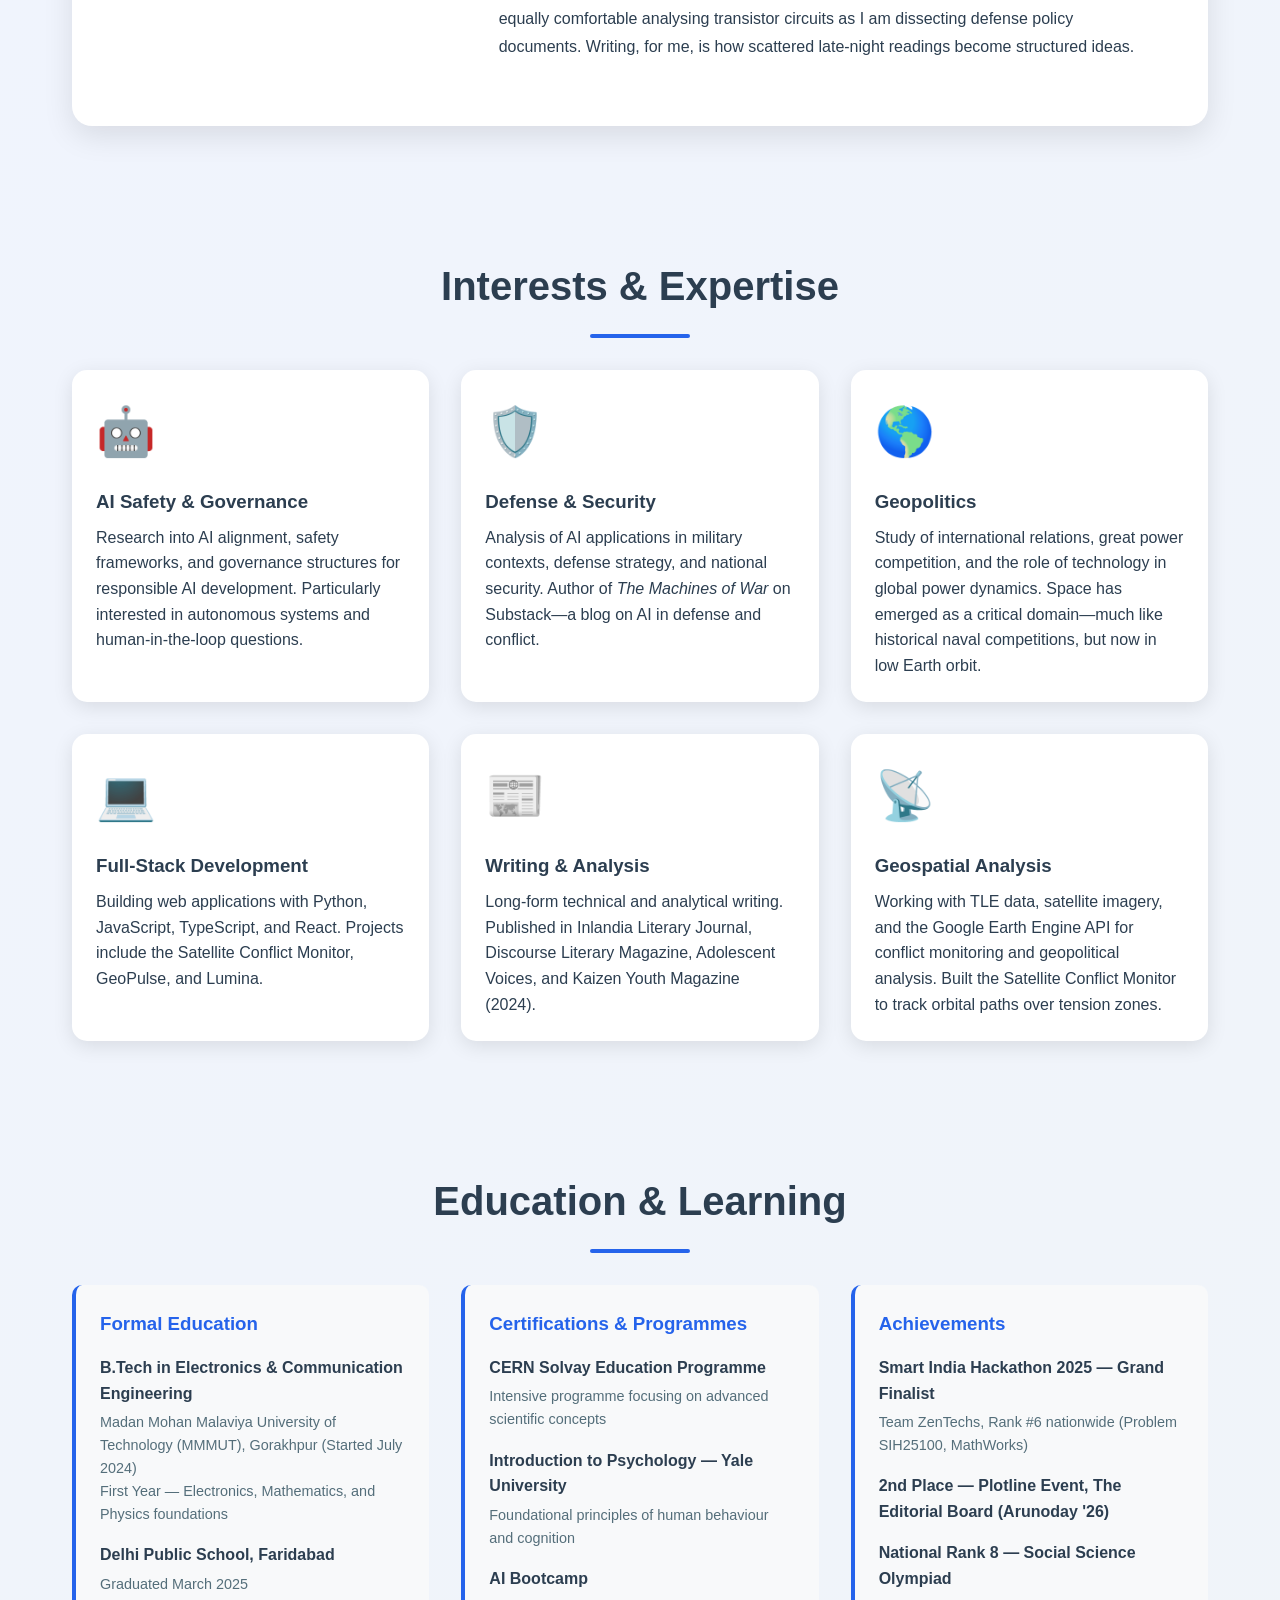
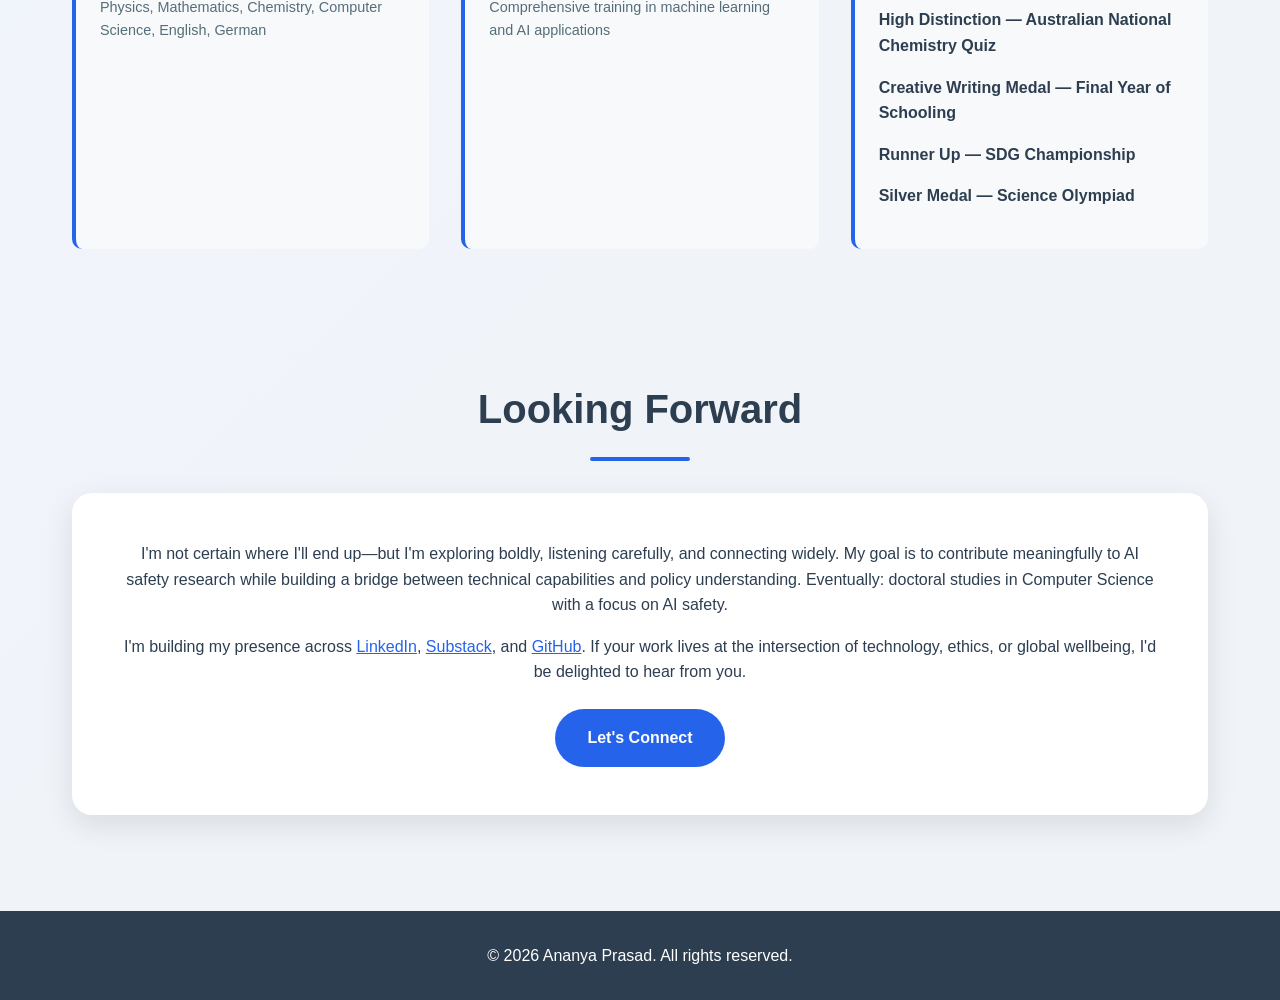
==== commit 5d6a68a5: "Update about page to match LinkedIn profile" ====
--- a/about.html
+++ b/about.html
@@ -26,7 +26,8 @@
     <section class="hero">
         <div class="hero-content">
             <h1>About <span class="highlight">Me</span></h1>
-            <p>Aspiring Researcher & Writer | Passionate about AI, Space and Defense Tech, and Geopolitics.</p>        </div>
+            <p>Aspiring Researcher &amp; Writer | Passionate about AI, Space and Defense Tech, and Geopolitics.</p>
+        </div>
     </section>
 
     <!-- Detailed About -->
@@ -37,14 +38,16 @@
             </div>
             <div class="about-text">
                 <h3>Who I Am</h3>
-            <p>I'm Ananya Prasad, an ECE student at MMMUT Gorakhpur, India. Originally from Faridabad, Haryana.</p>
+                <p>I'm Ananya&mdash;a lifelong learner with a restless mind and a steady pen. I'm an ECE student at Madan Mohan Malaviya University of Technology (MMMUT), Gorakhpur, originally from Faridabad, Haryana.</p>
+
+                <h3>What Draws Me In</h3>
+                <p>I'm drawn to the big, complex questions: how to align AI with human values, how to safeguard the planet, and how to design systems that help humanity flourish. My strengths lie in writing, interdisciplinary thinking, and a deep willingness to learn. From Python to political theory, I enjoy building bridges between ideas and disciplines.</p>
+
                 <h3>My Background</h3>
-            <p>Currently pursuing B.Tech in ECE (2025-2029) while simultaneously building expertise in AI safety and governance research, geospatial analysis, and technical writing.</p>
-                <h3>What Drives Me</h3>
-                <p>I'm passionate about ensuring that artificial intelligence is developed and deployed safely, particularly in critical domains like defense and national security. My research interests span AI governance frameworks, geopolitical implications of emerging technologies, and the technical challenges of building robust AI systems.</p>
+                <p>Currently pursuing B.Tech in ECE (2024&ndash;2028) while building expertise in AI safety and governance research, geospatial analysis, and technical writing. I've done the CERN Solvay Programme and Yale's psychology course, and I speak Hindi and English fluently&mdash;with German and Italian in progress.</p>
 
-                <h3>My Approach</h3>
-                <p>I believe in combining technical depth with policy awareness. This means not just understanding how AI systems work, but also grasping their broader strategic implications. I'm equally comfortable analyzing MOSFET biasing configurations as I am dissecting defense policy documents.</p>
+                <h3>How I Work</h3>
+                <p>I believe in combining technical depth with policy awareness. Understanding how AI systems work is only half the picture; grasping their broader strategic implications is the other half. I'm equally comfortable analysing transistor circuits as I am dissecting defense policy documents. Writing, for me, is how scattered late-night readings become structured ideas.</p>
             </div>
         </div>
     </section>
@@ -55,44 +58,44 @@
         <div class="portfolio-grid">
             <div class="project-card">
                 <div class="project-content">
-                    <div class="service-icon">&#129302;</div>
+                    <div class="service-icon">🤖</div>
                     <h3>AI Safety &amp; Governance</h3>
-                    <p>Research into AI alignment, safety frameworks, and governance structures for responsible AI development.</p>
+                    <p>Research into AI alignment, safety frameworks, and governance structures for responsible AI development. Particularly interested in autonomous systems and human-in-the-loop questions.</p>
                 </div>
             </div>
             <div class="project-card">
                 <div class="project-content">
-                    <div class="service-icon">&#128737;&#65039;</div>
-                    <h3>Defense Policy</h3>
-                    <p>Analysis of AI applications in military contexts, defense strategy, and national security implications.</p>
+                    <div class="service-icon">🛡️</div>
+                    <h3>Defense &amp; Security</h3>
+                    <p>Analysis of AI applications in military contexts, defense strategy, and national security. Author of <em>The Machines of War</em> on Substack&mdash;a blog on AI in defense and conflict.</p>
                 </div>
             </div>
             <div class="project-card">
                 <div class="project-content">
-                    <div class="service-icon">&#127758;</div>
+                    <div class="service-icon">🌎</div>
                     <h3>Geopolitics</h3>
-                    <p>Study of international relations, geopolitical trends, and the role of technology in global power dynamics.</p>
+                    <p>Study of international relations, great power competition, and the role of technology in global power dynamics. Space has emerged as a critical domain&mdash;much like historical naval competitions, but now in low Earth orbit.</p>
                 </div>
             </div>
             <div class="project-card">
                 <div class="project-content">
-                    <div class="service-icon">&#128187;</div>
+                    <div class="service-icon">💻</div>
                     <h3>Full-Stack Development</h3>
-                    <p>Building web applications with Python, JavaScript, TypeScript, and deploying to cloud platforms.</p>
+                    <p>Building web applications with Python, JavaScript, TypeScript, and React. Projects include the Satellite Conflict Monitor, GeoPulse, and Lumina.</p>
                 </div>
             </div>
             <div class="project-card">
                 <div class="project-content">
-                    <div class="service-icon">&#128240;</div>
-                    <h3>Technical Writing</h3>
-                    <p>Creating in-depth analytical content combining technical detail with accessible communication. Published in Inlandia Literary Journal and Discourse Literary Magazine.</p>
+                    <div class="service-icon">📰</div>
+                    <h3>Writing &amp; Analysis</h3>
+                    <p>Long-form technical and analytical writing. Published in Inlandia Literary Journal, Discourse Literary Magazine, Adolescent Voices, and Kaizen Youth Magazine (2024).</p>
                 </div>
             </div>
             <div class="project-card">
                 <div class="project-content">
-                    <div class="service-icon">&#128225;</div>
+                    <div class="service-icon">📡</div>
                     <h3>Geospatial Analysis</h3>
-                    <p>Working with satellite imagery and Earth Engine API for conflict monitoring and geopolitical analysis.</p>
+                    <p>Working with TLE data, satellite imagery, and the Google Earth Engine API for conflict monitoring and geopolitical analysis. Built the Satellite Conflict Monitor to track orbital paths over tension zones.</p>
                 </div>
             </div>
         </div>
@@ -106,8 +109,8 @@
                 <h3>Formal Education</h3>
                 <div class="resume-item">
                     <h4>B.Tech in Electronics &amp; Communication Engineering</h4>
-                    <p>MMMUT Gorakhpur, India (Started July 2024)</p>
-                    <p>First Year &mdash; Focus on Electronics, Mathematics, and Physics foundations</p>
+                    <p>Madan Mohan Malaviya University of Technology (MMMUT), Gorakhpur (Started July 2024)</p>
+                    <p>First Year &mdash; Electronics, Mathematics, and Physics foundations</p>
                 </div>
                 <div class="resume-item">
                     <h4>Delhi Public School, Faridabad</h4>
@@ -119,31 +122,37 @@
                 <h3>Certifications &amp; Programmes</h3>
                 <div class="resume-item">
                     <h4>CERN Solvay Education Programme</h4>
-                    <p>Intensive online programme focusing on advanced scientific concepts</p>
+                    <p>Intensive programme focusing on advanced scientific concepts</p>
+                </div>
+                <div class="resume-item">
+                    <h4>Introduction to Psychology &mdash; Yale University</h4>
+                    <p>Foundational principles of human behaviour and cognition</p>
                 </div>
                 <div class="resume-item">
                     <h4>AI Bootcamp</h4>
                     <p>Comprehensive training in machine learning and AI applications</p>
                 </div>
-                <div class="resume-item">
-                    <h4>Introduction to Psychology</h4>
-                    <p>Foundational principles of human behavior and cognition</p>
-                </div>
             </div>
             <div class="resume-section">
                 <h3>Achievements</h3>
                 <div class="resume-item">
+                    <h4>Smart India Hackathon 2025 &mdash; Grand Finalist</h4>
+                    <p>Team ZenTechs, Rank #6 nationwide (Problem SIH25100, MathWorks)</p>
+                </div>
+                <div class="resume-item">
+                    <h4>2nd Place &mdash; Plotline Event, The Editorial Board (Arunoday '26)</h4>
+                </div>
+                <div class="resume-item">
                     <h4>National Rank 8 &mdash; Social Science Olympiad</h4>
                 </div>
                 <div class="resume-item">
-                    <h4>Creative Writing Medal</h4>
-                    <p>Excellence in creative writing in final year of schooling</p>
+                    <h4>High Distinction &mdash; Australian National Chemistry Quiz</h4>
+                </div>
+                <div class="resume-item">
+                    <h4>Creative Writing Medal &mdash; Final Year of Schooling</h4>
                 </div>
                 <div class="resume-item">
                     <h4>Runner Up &mdash; SDG Championship</h4>
-                </div>
-                <div class="resume-item">
-                    <h4>High Distinction &mdash; Australian National Chemistry Quiz</h4>
                 </div>
                 <div class="resume-item">
                     <h4>Silver Medal &mdash; Science Olympiad</h4>
@@ -156,8 +165,8 @@
     <section>
         <h2>Looking Forward</h2>
         <div class="resume-download">
-            <p>My goal is to contribute meaningfully to AI safety research while building a bridge between technical capabilities and policy understanding. I'm working toward joining AI safety/governance research projects and eventually pursuing doctoral studies in Computer Science with a focus on AI safety at top UK institutions (Oxford DPhil, 2029).</p>
-            <p style="margin-top:1rem;">I'm building my personal brand across multiple platforms &mdash; <a href="https://www.linkedin.com/in/ananyaprasad1989/" target="_blank" style="color:#2563eb;">LinkedIn</a>, <a href="https://themachinesofwar.substack.com/" target="_blank" style="color:#2563eb;">Substack</a>, and <a href="https://github.com/ananya-perchance" target="_blank" style="color:#2563eb;">GitHub</a> &mdash; as a researcher and writer at the intersection of technology and policy.</p>
+            <p>I'm not certain where I'll end up&mdash;but I'm exploring boldly, listening carefully, and connecting widely. My goal is to contribute meaningfully to AI safety research while building a bridge between technical capabilities and policy understanding. Eventually: doctoral studies in Computer Science with a focus on AI safety.</p>
+            <p style="margin-top:1rem;">I'm building my presence across <a href="https://www.linkedin.com/in/ananyaprasad1989/" target="_blank" style="color:#2563eb;">LinkedIn</a>, <a href="https://themachinesofwar.substack.com/" target="_blank" style="color:#2563eb;">Substack</a>, and <a href="https://github.com/ananya-perchance" target="_blank" style="color:#2563eb;">GitHub</a>. If your work lives at the intersection of technology, ethics, or global wellbeing, I'd be delighted to hear from you.</p>
             <a href="contact.html" class="cta-button" style="margin-top:1.5rem;display:inline-block;">Let's Connect</a>
         </div>
     </section>
